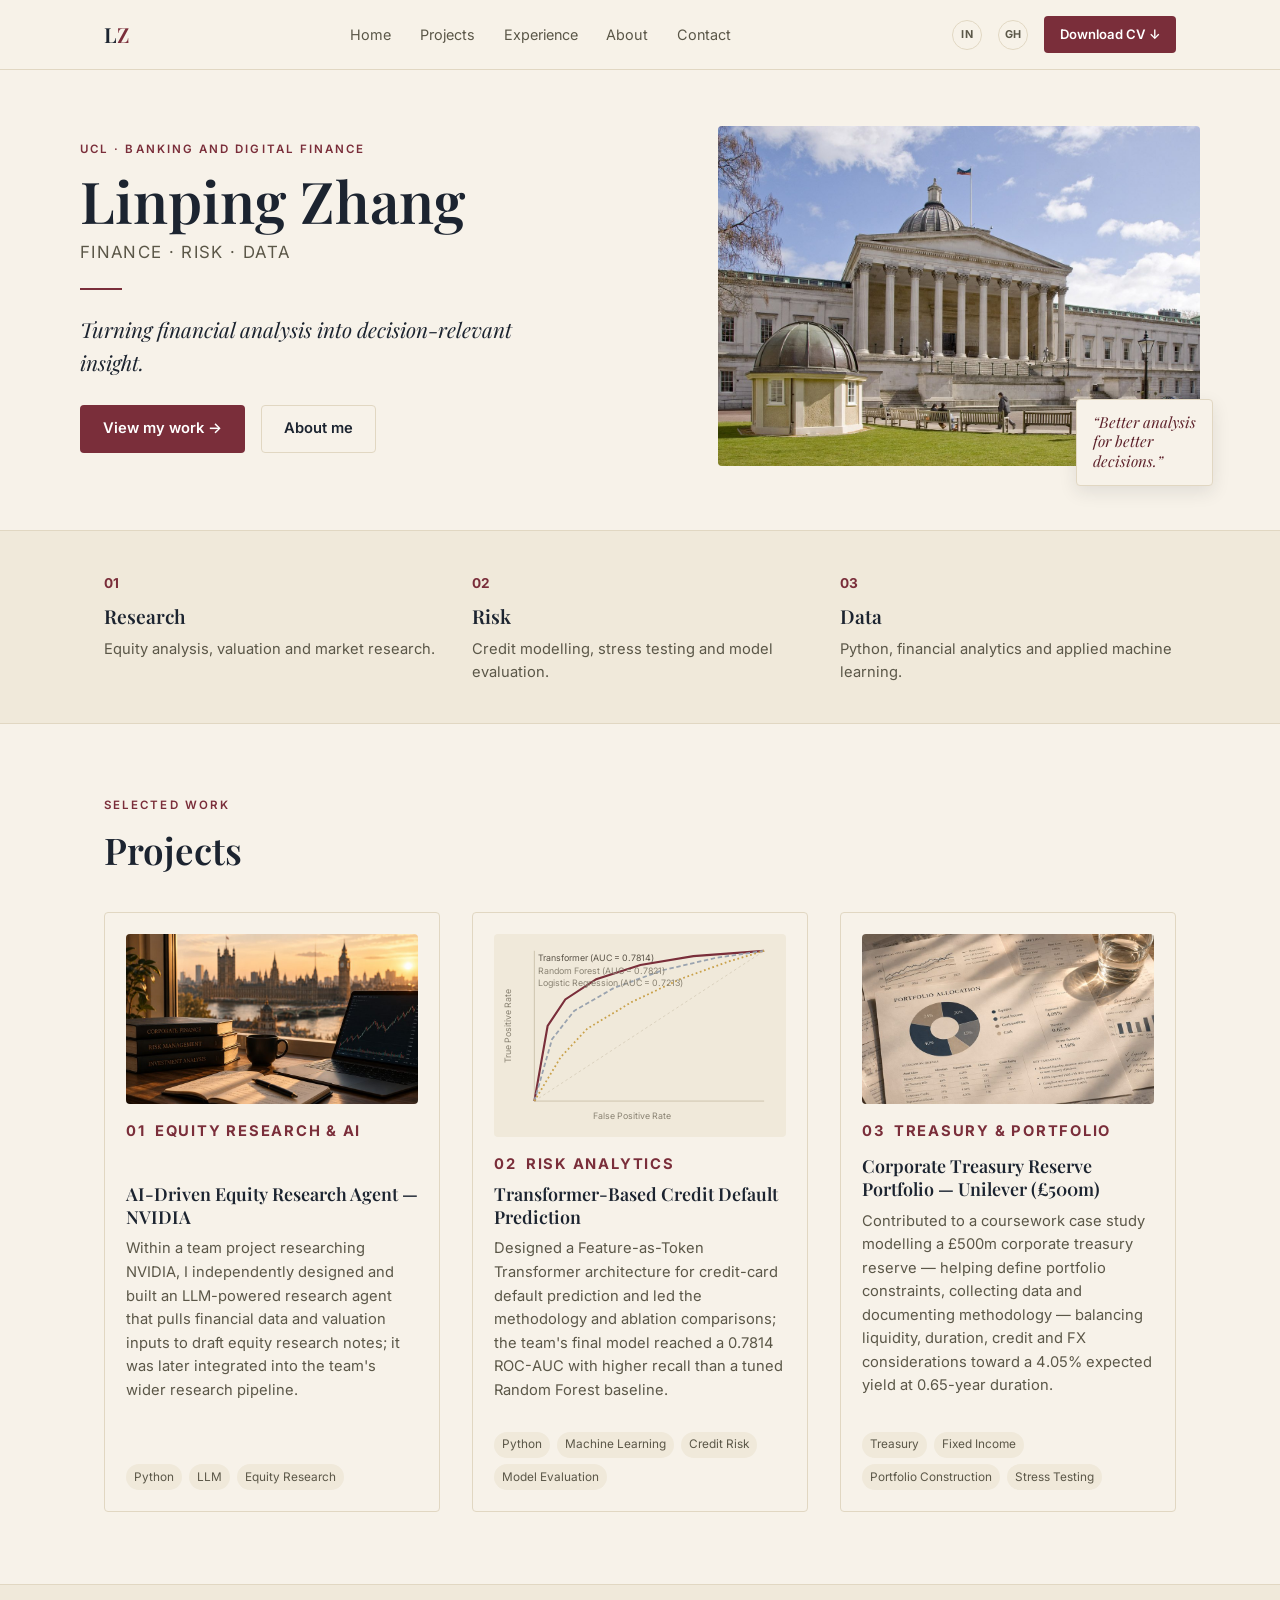
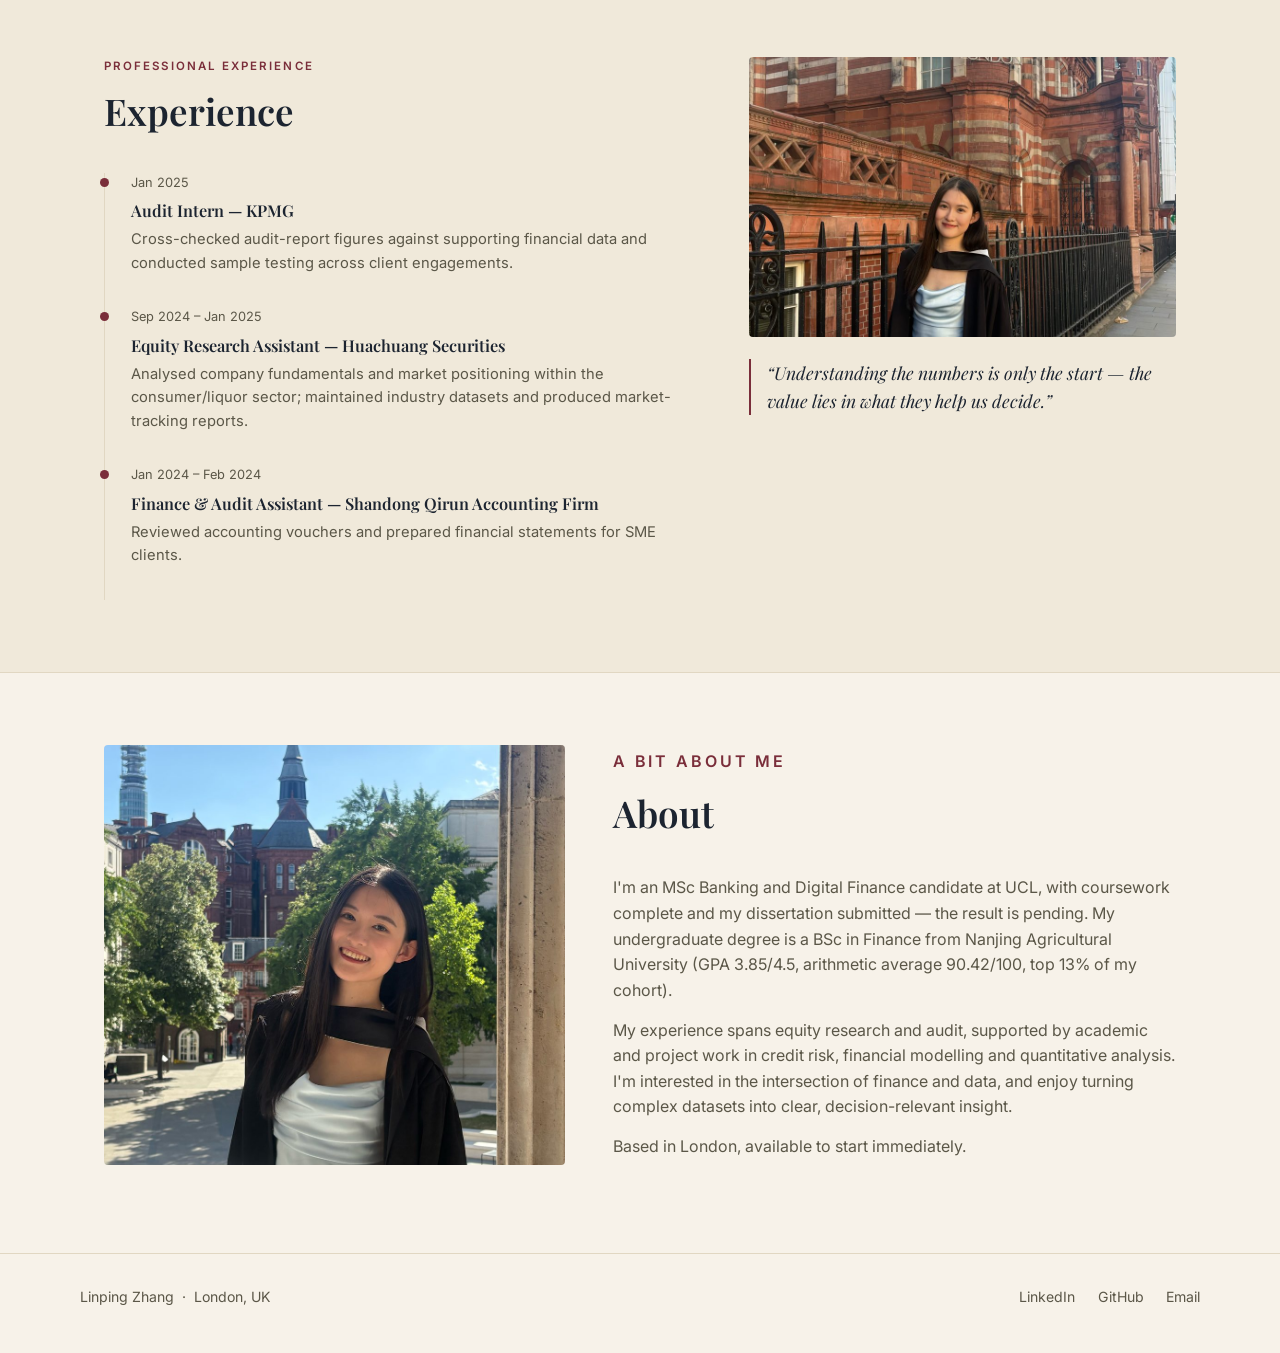
==== index.html @ cc49c68a "Initial portfolio site" ====
<!doctype html>
<html lang="en">
<head>
<meta charset="UTF-8" />
<meta name="viewport" content="width=device-width, initial-scale=1.0" />
<title>Linping Zhang — Finance, Risk, Data</title>
<meta name="description" content="Portfolio of Linping Zhang — Finance graduate specialising in equity research, credit risk and financial data analysis." />
<link rel="preconnect" href="https://fonts.googleapis.com">
<link rel="preconnect" href="https://fonts.gstatic.com" crossorigin>
<link href="https://fonts.googleapis.com/css2?family=Playfair+Display:ital,wght@0,500;0,600;1,500&family=Inter:wght@400;500;600&display=swap" rel="stylesheet">
<link rel="stylesheet" href="style.css">
</head>
<body>

<header class="nav">
  <div class="nav-inner">
    <a href="#home" class="logo">L<span class="logo-sub">Z</span></a>
    <nav class="nav-links">
      <a href="#home">Home</a>
      <a href="#projects">Projects</a>
      <a href="#experience">Experience</a>
      <a href="#about">About</a>
      <a href="#contact">Contact</a>
    </nav>
    <div class="nav-right">
      <a href="https://www.linkedin.com/in/linping-zhang-807738386" target="_blank" rel="noopener" aria-label="LinkedIn" class="icon-link">in</a>
      <a href="https://github.com/Linping030205" target="_blank" rel="noopener" aria-label="GitHub" class="icon-link">gh</a>
      <details class="cv-dropdown">
        <summary class="btn btn-primary btn-small">Download CV &darr;</summary>
        <div class="cv-menu">
          <a href="assets/cv/CV_LinpingZhang_Audit.pdf" download>Audit</a>
          <a href="assets/cv/CV_LinpingZhang_Data.pdf" download>Data</a>
          <a href="assets/cv/CV_LinpingZhang_investment.pdf" download>Investment</a>
          <a href="assets/cv/CV_LinpingZhang_Risk.pdf" download>Risk</a>
          <a href="assets/cv/CV_LinpingZhang_Treasury.pdf" download>Treasury</a>
        </div>
      </details>
    </div>
  </div>
</header>

<main>

  <!-- HERO -->
  <section id="home" class="hero">
    <div class="hero-inner">
      <div class="hero-text">
        <p class="eyebrow">UCL · Banking and Digital Finance</p>
        <h1>Linping Zhang</h1>
        <p class="hero-role">Finance &middot; Risk &middot; Data</p>
        <div class="rule"></div>
        <p class="hero-tagline">Turning financial analysis into decision-relevant insight.</p>
        <div class="hero-ctas">
          <a href="#projects" class="btn btn-primary">View my work &rarr;</a>
          <a href="#about" class="btn btn-outline">About me</a>
        </div>
      </div>
      <div class="hero-image">
        <img src="assets/hero-ucl.jpg" alt="UCL main building portico" />
        <p class="hero-quote">&ldquo;Better analysis<br>for better<br>decisions.&rdquo;</p>
      </div>
    </div>
  </section>

  <!-- PILLARS -->
  <section class="pillars">
    <div class="pillars-inner">
      <div class="pillar">
        <span class="pillar-no">01</span>
        <h3>Research</h3>
        <p>Equity analysis, valuation and market research.</p>
      </div>
      <div class="pillar">
        <span class="pillar-no">02</span>
        <h3>Risk</h3>
        <p>Credit modelling, stress testing and model evaluation.</p>
      </div>
      <div class="pillar">
        <span class="pillar-no">03</span>
        <h3>Data</h3>
        <p>Python, financial analytics and applied machine learning.</p>
      </div>
    </div>
  </section>

  <!-- PROJECTS -->
  <section id="projects" class="projects">
    <div class="section-head">
      <p class="eyebrow">Selected Work</p>
      <h2>Projects</h2>
    </div>

    <div class="project-grid">

      <article class="project-card">
        <div class="project-media project-media-photo">
          <img src="assets/project-nvidia.jpg" alt="Laptop showing a financial chart, notebook and reference books">
        </div>
        <p class="project-index">01 &nbsp;EQUITY RESEARCH &amp; AI</p>
        <h3>AI-Driven Equity Research Agent — NVIDIA</h3>
        <p>Within a team project researching NVIDIA, I independently designed and built an LLM-powered research agent that pulls financial data and valuation inputs to draft equity research notes; it was later integrated into the team's wider research pipeline.</p>
        <div class="tags">
          <span>Python</span><span>LLM</span><span>Equity Research</span>
        </div>
      </article>

      <article class="project-card">
        <div class="project-media project-media-chart">
          <svg viewBox="0 0 320 220" class="roc-chart" role="img" aria-label="ROC curve comparing Transformer, Random Forest and Logistic Regression models">
            <line x1="40" y1="10" x2="40" y2="180" stroke="#C9BFA8" stroke-width="1"/>
            <line x1="40" y1="180" x2="300" y2="180" stroke="#C9BFA8" stroke-width="1"/>
            <line x1="40" y1="180" x2="300" y2="10" stroke="#D8CFBC" stroke-width="1" stroke-dasharray="3,3"/>
            <path d="M40,180 L55,95 L75,65 L110,42 L160,26 L220,16 L300,10" fill="none" stroke="#7A2E3A" stroke-width="2.4"/>
            <path d="M40,180 L60,110 L85,78 L130,52 L185,32 L245,18 L300,10" fill="none" stroke="#9AA3AF" stroke-width="2" stroke-dasharray="5,3"/>
            <path d="M40,180 L70,130 L100,98 L150,68 L205,42 L260,22 L300,10" fill="none" stroke="#C9A14A" stroke-width="2" stroke-dasharray="2,3"/>
            <text x="44" y="22" font-size="10" fill="#5A5347">Transformer (AUC = 0.7814)</text>
            <text x="44" y="36" font-size="10" fill="#8A8373">Random Forest (AUC = 0.7821)</text>
            <text x="44" y="50" font-size="10" fill="#8A8373">Logistic Regression (AUC = 0.7213)</text>
            <text x="150" y="200" font-size="10" fill="#8A8373" text-anchor="middle">False Positive Rate</text>
            <text x="14" y="95" font-size="10" fill="#8A8373" text-anchor="middle" transform="rotate(-90 14 95)">True Positive Rate</text>
          </svg>
        </div>
        <p class="project-index">02 &nbsp;RISK ANALYTICS</p>
        <h3>Transformer-Based Credit Default Prediction</h3>
        <p>Designed a Feature-as-Token Transformer architecture for credit-card default prediction and led the methodology and ablation comparisons; the team's final model reached a 0.7814 ROC-AUC with higher recall than a tuned Random Forest baseline.</p>
        <div class="tags">
          <span>Python</span><span>Machine Learning</span><span>Credit Risk</span><span>Model Evaluation</span>
        </div>
      </article>

      <article class="project-card">
        <div class="project-media project-media-photo">
          <img src="assets/project-treasury.jpg" alt="Portfolio allocation chart and risk metrics table">
        </div>
        <p class="project-index">03 &nbsp;TREASURY &amp; PORTFOLIO</p>
        <h3>Corporate Treasury Reserve Portfolio — Unilever (&pound;500m)</h3>
        <p>Contributed to a coursework case study modelling a &pound;500m corporate treasury reserve — helping define portfolio constraints, collecting data and documenting methodology — balancing liquidity, duration, credit and FX considerations toward a 4.05% expected yield at 0.65-year duration.</p>
        <div class="tags">
          <span>Treasury</span><span>Fixed Income</span><span>Portfolio Construction</span><span>Stress Testing</span>
        </div>
      </article>

    </div>
  </section>

  <!-- EXPERIENCE -->
  <section id="experience" class="experience">
    <div class="experience-inner">
      <div class="experience-col">
        <div class="section-head">
          <p class="eyebrow">Professional Experience</p>
          <h2>Experience</h2>
        </div>
        <ol class="timeline">
          <li>
            <span class="timeline-date">Jan 2025</span>
            <div class="timeline-body">
              <h4>Audit Intern — KPMG</h4>
              <p>Cross-checked audit-report figures against supporting financial data and conducted sample testing across client engagements.</p>
            </div>
          </li>
          <li>
            <span class="timeline-date">Sep 2024 – Jan 2025</span>
            <div class="timeline-body">
              <h4>Equity Research Assistant — Huachuang Securities</h4>
              <p>Analysed company fundamentals and market positioning within the consumer/liquor sector; maintained industry datasets and produced market-tracking reports.</p>
            </div>
          </li>
          <li>
            <span class="timeline-date">Jan 2024 – Feb 2024</span>
            <div class="timeline-body">
              <h4>Finance &amp; Audit Assistant — Shandong Qirun Accounting Firm</h4>
              <p>Reviewed accounting vouchers and prepared financial statements for SME clients.</p>
            </div>
          </li>
        </ol>
      </div>
      <div class="experience-photo">
        <img src="assets/experience-photo.jpg" alt="Linping Zhang outside a UCL building">
        <blockquote>&ldquo;Understanding the numbers is only the start — the value lies in what they help us decide.&rdquo;</blockquote>
      </div>
    </div>
  </section>

  <!-- ABOUT -->
  <section id="about" class="about">
    <div class="about-inner">
      <div class="about-photo">
        <img src="assets/about-photo.jpg" alt="Linping Zhang on the UCL campus">
      </div>
      <div class="about-text">
        <div class="section-head">
          <p class="eyebrow">A bit about me</p>
          <h2>About</h2>
        </div>
        <p>I'm an MSc Banking and Digital Finance candidate at UCL, with coursework complete and my dissertation submitted — the result is pending. My undergraduate degree is a BSc in Finance from Nanjing Agricultural University (GPA 3.85/4.5, arithmetic average 90.42/100, top 13% of my cohort).</p>
        <p>My experience spans equity research and audit, supported by academic and project work in credit risk, financial modelling and quantitative analysis. I'm interested in the intersection of finance and data, and enjoy turning complex datasets into clear, decision-relevant insight.</p>
        <p>Based in London, available to start immediately.</p>
      </div>
    </div>
  </section>

</main>

<footer id="contact" class="footer">
  <div class="footer-inner">
    <p>Linping Zhang &nbsp;&middot;&nbsp; London, UK</p>
    <div class="footer-links">
      <a href="https://www.linkedin.com/in/linping-zhang-807738386" target="_blank" rel="noopener">LinkedIn</a>
      <a href="https://github.com/Linping030205" target="_blank" rel="noopener">GitHub</a>
      <a href="mailto:zhanglinping030205@gmail.com">Email</a>
    </div>
  </div>
</footer>

</body>
</html>
---- style.css ----
:root {
  --cream: #F7F2E9;
  --cream-alt: #F0E9DA;
  --ink: #1C2430;
  --ink-soft: #5B5748;
  --maroon: #7A2E3A;
  --maroon-dark: #5E232C;
  --line: #E1D7C2;
  --nav-bg: rgba(247, 242, 233, 0.92);
  --shadow: rgba(28,36,48,0.1);
  --max-w: 1120px;
  --radius: 4px;
}

@media (prefers-color-scheme: dark) {
  :root:not([data-theme="light"]) {
    --cream: #1E1B17;
    --cream-alt: #27221D;
    --ink: #F2ECE0;
    --ink-soft: #B6AC99;
    --maroon: #DB94A0;
    --maroon-dark: #C97B88;
    --line: #3A332C;
    --nav-bg: rgba(30, 27, 23, 0.9);
    --shadow: rgba(0,0,0,0.4);
    color-scheme: dark;
  }
}
:root[data-theme="dark"] {
  --cream: #1E1B17;
  --cream-alt: #27221D;
  --ink: #F2ECE0;
  --ink-soft: #B6AC99;
  --maroon: #DB94A0;
  --maroon-dark: #C97B88;
  --line: #3A332C;
  --nav-bg: rgba(30, 27, 23, 0.9);
  --shadow: rgba(0,0,0,0.4);
  color-scheme: dark;
}

* { box-sizing: border-box; }

html { scroll-behavior: smooth; }

body {
  margin: 0;
  background: var(--cream);
  color: var(--ink);
  font-family: 'Inter', -apple-system, 'Segoe UI', sans-serif;
  font-size: 16px;
  line-height: 1.6;
}

h1, h2, h3, h4 {
  font-family: 'Playfair Display', Georgia, serif;
  font-weight: 600;
  margin: 0;
  color: var(--ink);
}

p { margin: 0 0 0.9em; color: var(--ink-soft); }
p:last-child { margin-bottom: 0; }

a { color: inherit; text-decoration: none; }

img { max-width: 100%; display: block; }

.eyebrow {
  font-size: 0.72rem;
  letter-spacing: 0.18em;
  text-transform: uppercase;
  color: var(--maroon);
  font-weight: 600;
  margin: 0 0 0.6em;
}

.rule {
  width: 42px;
  height: 2px;
  background: var(--maroon);
  margin: 1.4em 0;
}

/* Buttons */
.btn {
  display: inline-block;
  padding: 0.75em 1.5em;
  border-radius: var(--radius);
  font-size: 0.92rem;
  font-weight: 600;
  border: 1px solid transparent;
  transition: all 0.15s ease;
  white-space: nowrap;
}
.btn-primary { background: var(--maroon); color: #fff; }
.btn-primary:hover { background: var(--maroon-dark); }
.btn-outline { background: transparent; color: var(--ink); border-color: var(--line); }
.btn-outline:hover { border-color: var(--maroon); color: var(--maroon); }
.btn-small { padding: 0.55em 1.1em; font-size: 0.82rem; }

/* Nav */
.nav {
  position: sticky;
  top: env(safe-area-inset-top, 0px);
  z-index: 50;
  background: var(--nav-bg);
  backdrop-filter: saturate(150%) blur(6px);
  border-bottom: 1px solid var(--line);
}
.nav-inner {
  max-width: var(--max-w);
  margin: 0 auto;
  padding: 1rem 1.5rem;
  display: flex;
  align-items: center;
  justify-content: space-between;
  gap: 1rem;
}
.logo {
  font-family: 'Playfair Display', serif;
  font-size: 1.3rem;
  font-weight: 600;
}
.logo-sub { color: var(--maroon); }
.nav-links {
  display: flex;
  gap: 1.8rem;
  font-size: 0.9rem;
}
.nav-links a { color: var(--ink-soft); }
.nav-links a:hover { color: var(--maroon); }
.nav-right { display: flex; align-items: center; gap: 1rem; }
.icon-link {
  width: 30px; height: 30px;
  border: 1px solid var(--line);
  border-radius: 50%;
  display: inline-flex;
  align-items: center;
  justify-content: center;
  font-size: 0.68rem;
  font-weight: 700;
  letter-spacing: 0.02em;
  color: var(--ink-soft);
  text-transform: uppercase;
}
.icon-link:hover { border-color: var(--maroon); color: var(--maroon); }

/* CV dropdown */
.cv-dropdown { position: relative; }
.cv-dropdown summary {
  list-style: none;
  cursor: pointer;
}
.cv-dropdown summary::-webkit-details-marker { display: none; }
.cv-menu {
  position: absolute;
  top: calc(100% + 0.5rem);
  right: 0;
  background: var(--cream);
  border: 1px solid var(--line);
  border-radius: var(--radius);
  box-shadow: 0 10px 28px var(--shadow);
  min-width: 150px;
  padding: 0.4rem;
  display: flex;
  flex-direction: column;
  z-index: 60;
}
.cv-menu a {
  padding: 0.55em 0.8em;
  border-radius: var(--radius);
  font-size: 0.88rem;
  color: var(--ink);
}
.cv-menu a:hover { background: var(--cream-alt); color: var(--maroon); }

/* Hero */
.hero { padding: 3.5rem 1.5rem 4rem; }
.hero-inner {
  max-width: var(--max-w);
  margin: 0 auto;
  display: grid;
  grid-template-columns: 1.1fr 0.9fr;
  gap: 3rem;
  align-items: center;
}
.hero h1 {
  font-size: clamp(2.6rem, 5vw, 3.6rem);
  line-height: 1.05;
  margin: 0.2em 0 0.15em;
}
.hero-role {
  font-size: 1.05rem;
  letter-spacing: 0.08em;
  text-transform: uppercase;
  color: var(--ink-soft);
  margin: 0;
}
.hero-tagline {
  font-family: 'Playfair Display', serif;
  font-style: italic;
  font-size: 1.3rem;
  color: var(--ink);
  max-width: 24em;
}
.hero-ctas { display: flex; gap: 1rem; margin-top: 1.6rem; flex-wrap: wrap; }
.hero-image { position: relative; }
.hero-image img {
  border-radius: var(--radius);
  width: 100%;
  height: 340px;
  object-fit: cover;
}
.hero-quote {
  position: absolute;
  bottom: -1.2rem;
  right: -0.8rem;
  background: var(--cream);
  padding: 0.8rem 1rem;
  font-family: 'Playfair Display', serif;
  font-style: italic;
  font-size: 0.95rem;
  line-height: 1.3;
  color: var(--maroon-dark);
  border: 1px solid var(--line);
  border-radius: var(--radius);
  box-shadow: 0 6px 18px var(--shadow);
}

/* Pillars */
.pillars { border-top: 1px solid var(--line); border-bottom: 1px solid var(--line); background: var(--cream-alt); }
.pillars-inner {
  max-width: var(--max-w);
  margin: 0 auto;
  padding: 2.4rem 1.5rem;
  display: grid;
  grid-template-columns: repeat(3, 1fr);
  gap: 2rem;
}
.pillar-no { color: var(--maroon); font-weight: 700; font-size: 0.85rem; }
.pillar h3 { margin: 0.3em 0 0.3em; font-size: 1.2rem; }
.pillar p { margin: 0; font-size: 0.92rem; }

/* Section head */
.section-head { margin-bottom: 2rem; }
.section-head h2 { font-size: clamp(1.8rem, 3vw, 2.3rem); }

/* Projects */
.projects { max-width: var(--max-w); margin: 0 auto; padding: 4.5rem 1.5rem; }
.project-grid {
  display: grid;
  grid-template-columns: repeat(3, 1fr);
  gap: 2rem;
}
.project-card {
  background: var(--cream);
  border: 1px solid var(--line);
  border-radius: var(--radius);
  padding: 1.3rem;
  display: flex;
  flex-direction: column;
}
.project-media {
  border-radius: var(--radius);
  overflow: hidden;
  margin-bottom: 1rem;
  background: var(--cream-alt);
}
.project-media-photo img { width: 100%; height: 170px; object-fit: cover; }
.project-media-chart { padding: 0.5rem 0.3rem 0; }
.roc-chart { width: 100%; height: auto; display: block; }
.project-index {
  font-size: 0.68rem;
  letter-spacing: 0.12em;
  color: var(--maroon);
  font-weight: 700;
  margin: 0 0 0.4em;
}
.project-card h3 { font-size: 1.12rem; line-height: 1.3; margin-bottom: 0.5em; }
.project-card p { font-size: 0.92rem; flex-grow: 1; }
.tags { display: flex; flex-wrap: wrap; gap: 0.4rem; margin-top: 1rem; }
.tags span {
  background: var(--cream-alt);
  color: var(--ink-soft);
  font-size: 0.74rem;
  padding: 0.3em 0.7em;
  border-radius: 999px;
}

/* Experience */
.experience { background: var(--cream-alt); border-top: 1px solid var(--line); border-bottom: 1px solid var(--line); }
.experience-inner {
  max-width: var(--max-w);
  margin: 0 auto;
  padding: 4.5rem 1.5rem;
  display: grid;
  grid-template-columns: 1.4fr 1fr;
  gap: 3rem;
}
.timeline { list-style: none; margin: 0; padding: 0; border-left: 1px solid var(--line); }
.timeline li { position: relative; padding: 0 0 2rem 1.6rem; }
.timeline li::before {
  content: '';
  position: absolute;
  left: -5px; top: 0.3em;
  width: 9px; height: 9px;
  border-radius: 50%;
  background: var(--maroon);
}
.timeline-date { display: block; font-size: 0.8rem; color: var(--ink-soft); margin-bottom: 0.3em; }
.timeline-body h4 { font-size: 1.02rem; margin-bottom: 0.3em; }
.timeline-body p { font-size: 0.92rem; }
.experience-photo img { border-radius: var(--radius); width: 100%; height: 280px; object-fit: cover; margin-bottom: 1.4rem; }
.experience-photo blockquote {
  font-family: 'Playfair Display', serif;
  font-style: italic;
  font-size: 1.1rem;
  margin: 0;
  color: var(--ink);
  border-left: 2px solid var(--maroon);
  padding-left: 1rem;
}

/* About */
.about { max-width: var(--max-w); margin: 0 auto; padding: 4.5rem 1.5rem 5.5rem; }
.about-inner { display: grid; grid-template-columns: 0.9fr 1.1fr; gap: 3rem; align-items: center; }
.about-photo img { border-radius: var(--radius); width: 100%; height: 420px; object-fit: cover; }
.about-text p { font-size: 1rem; }

/* Footer */
.footer { border-top: 1px solid var(--line); padding: 2rem 1.5rem; }
.footer-inner {
  max-width: var(--max-w);
  margin: 0 auto;
  display: flex;
  justify-content: space-between;
  flex-wrap: wrap;
  gap: 1rem;
  font-size: 0.88rem;
  color: var(--ink-soft);
}
.footer-links { display: flex; gap: 1.4rem; }
.footer-links a:hover { color: var(--maroon); }

/* Responsive */
@media (max-width: 860px) {
  .hero-inner { grid-template-columns: 1fr; }
  .hero-image { order: -1; }
  .hero-image img { height: 240px; }
  .pillars-inner { grid-template-columns: 1fr; gap: 1.6rem; }
  .project-grid { grid-template-columns: 1fr; }
  .experience-inner { grid-template-columns: 1fr; }
  .experience-photo img { height: 220px; }
  .about-inner { grid-template-columns: 1fr; }
  .about-photo img { height: 320px; }
  .nav-links { display: none; }
}

@media (max-width: 480px) {
  .hero-quote { position: static; margin-top: 1rem; box-shadow: none; }
  .nav-right .icon-link { display: none; }
}
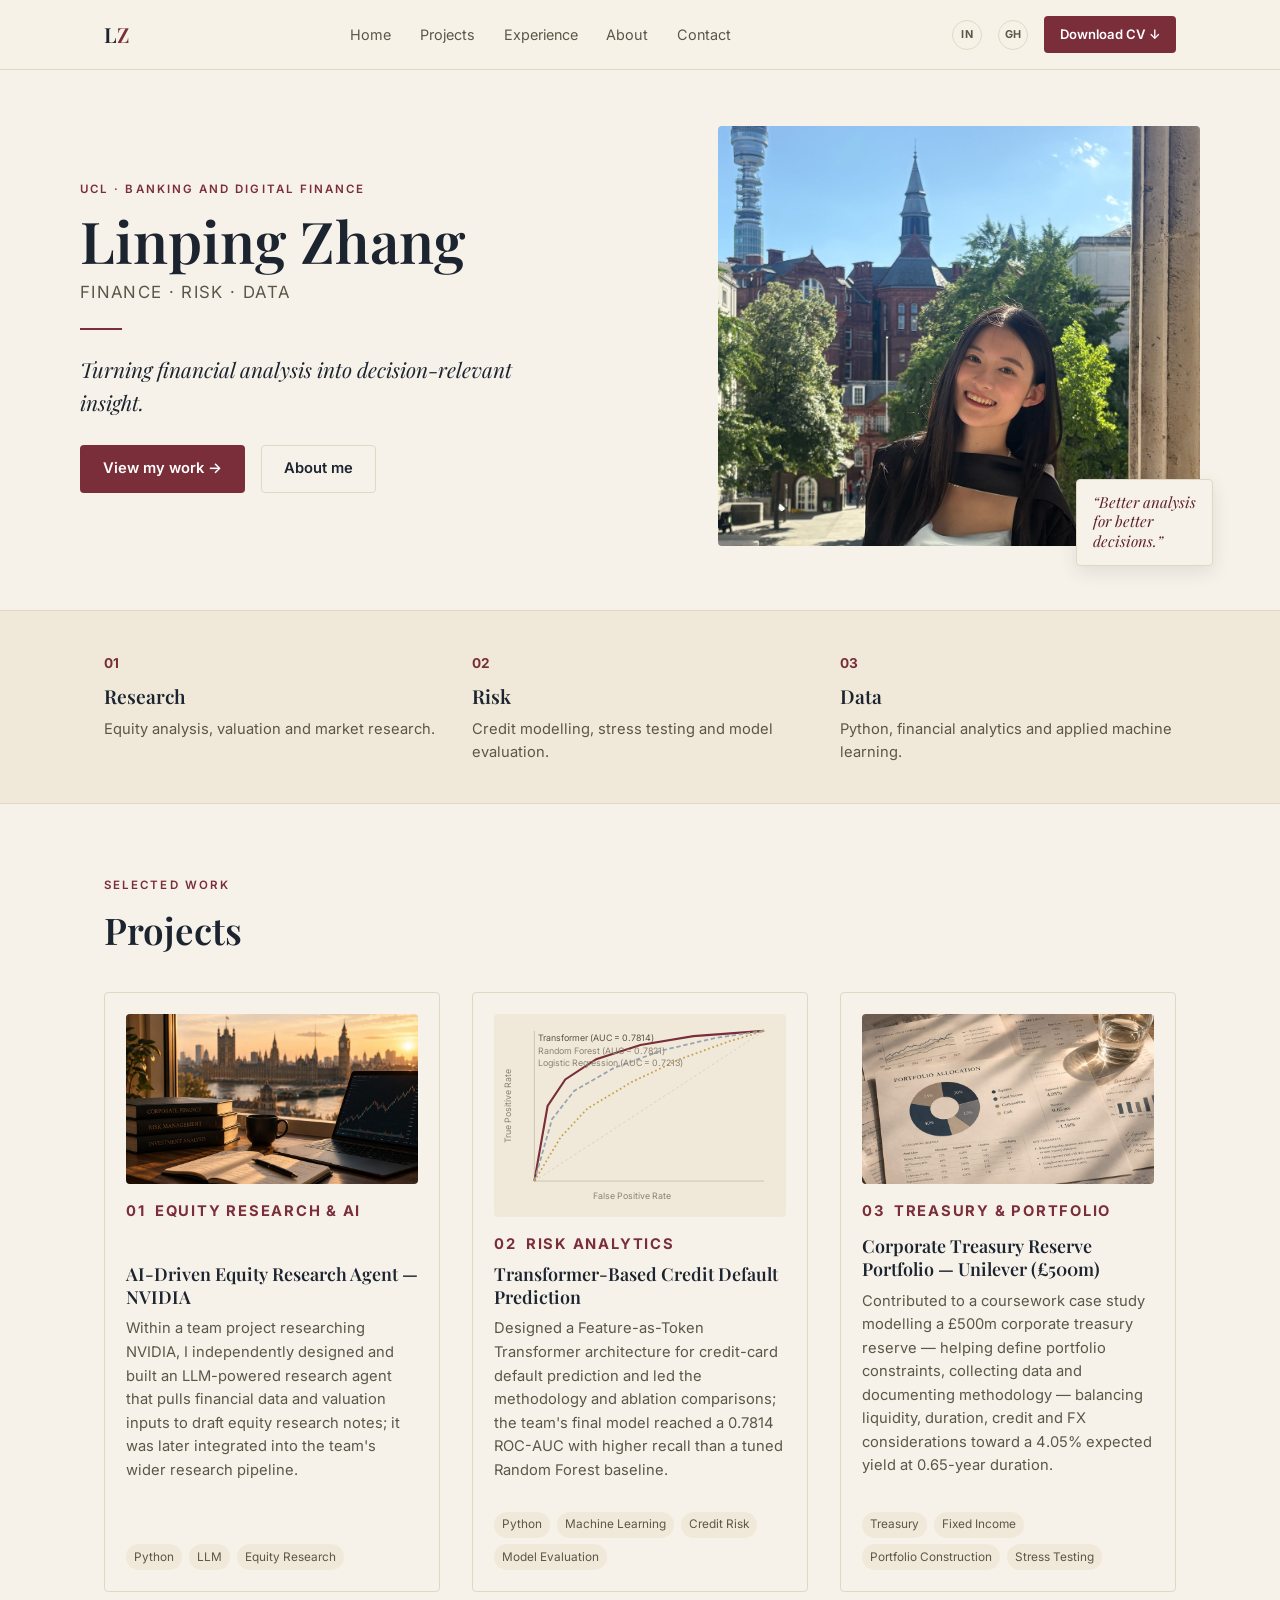
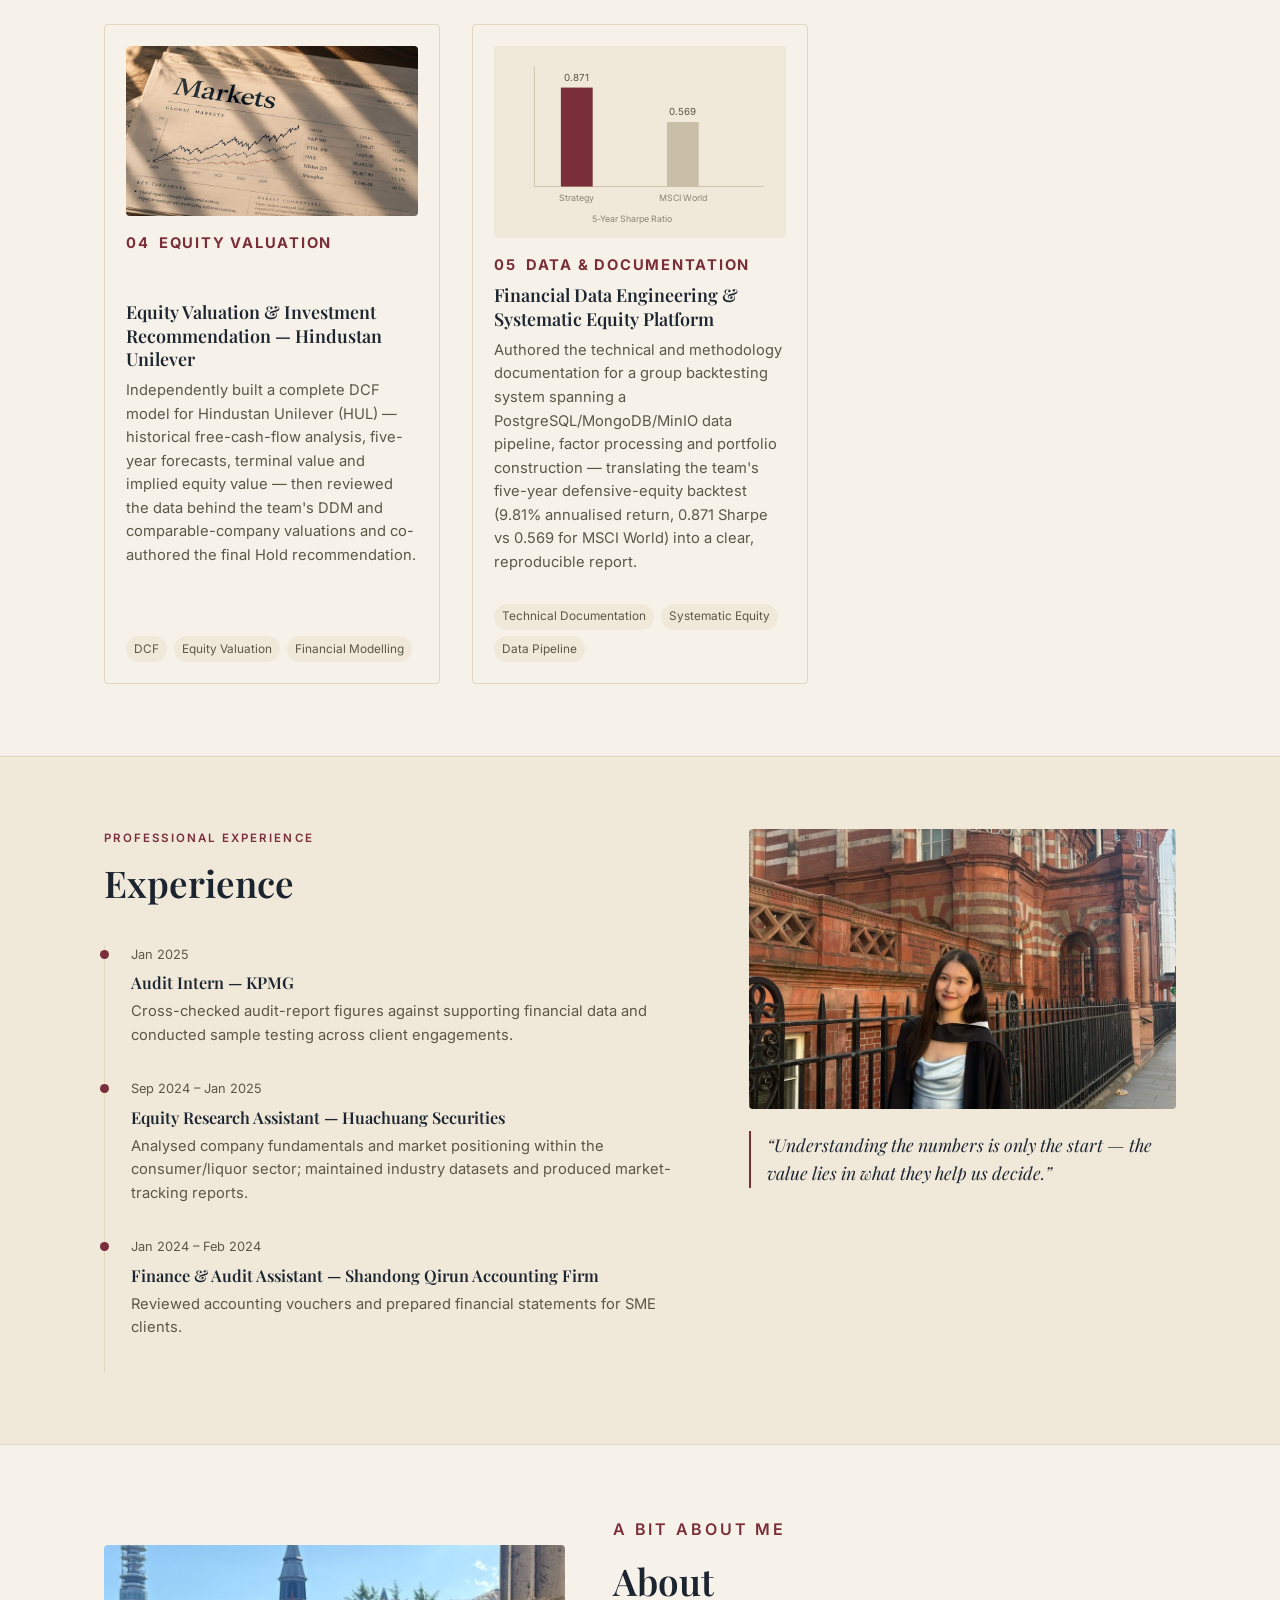
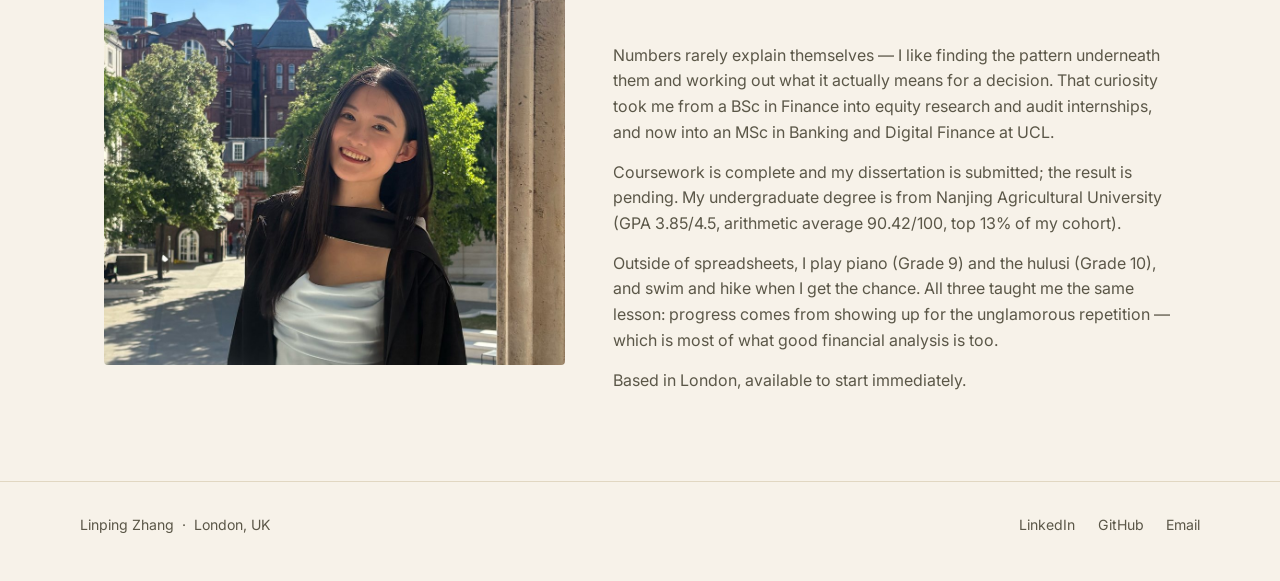
==== commit ddac5895: "Use real portrait in hero, rewrite About with genuine personal details" ====
--- a/index.html
+++ b/index.html
@@ -56,7 +56,7 @@
         </div>
       </div>
       <div class="hero-image">
-        <img src="assets/hero-ucl.jpg" alt="UCL main building portico" />
+        <img src="assets/hero-portrait.jpg" alt="Linping Zhang smiling on the UCL campus, BT Tower in the background" />
         <p class="hero-quote">&ldquo;Better analysis<br>for better<br>decisions.&rdquo;</p>
       </div>
     </div>
@@ -137,6 +137,40 @@
         <p>Contributed to a coursework case study modelling a &pound;500m corporate treasury reserve — helping define portfolio constraints, collecting data and documenting methodology — balancing liquidity, duration, credit and FX considerations toward a 4.05% expected yield at 0.65-year duration.</p>
         <div class="tags">
           <span>Treasury</span><span>Fixed Income</span><span>Portfolio Construction</span><span>Stress Testing</span>
+        </div>
+      </article>
+
+      <article class="project-card">
+        <div class="project-media project-media-photo">
+          <img src="assets/project-hul.jpg" alt="Financial markets newspaper page with index charts">
+        </div>
+        <p class="project-index">04 &nbsp;EQUITY VALUATION</p>
+        <h3>Equity Valuation &amp; Investment Recommendation — Hindustan Unilever</h3>
+        <p>Independently built a complete DCF model for Hindustan Unilever (HUL) — historical free-cash-flow analysis, five-year forecasts, terminal value and implied equity value — then reviewed the data behind the team's DDM and comparable-company valuations and co-authored the final Hold recommendation.</p>
+        <div class="tags">
+          <span>DCF</span><span>Equity Valuation</span><span>Financial Modelling</span>
+        </div>
+      </article>
+
+      <article class="project-card">
+        <div class="project-media project-media-chart">
+          <svg viewBox="0 0 320 200" class="sharpe-chart" role="img" aria-label="Sharpe ratio comparison: strategy 0.871 versus MSCI World 0.569">
+            <line x1="40" y1="14" x2="40" y2="150" stroke="#C9BFA8" stroke-width="1"/>
+            <line x1="40" y1="150" x2="300" y2="150" stroke="#C9BFA8" stroke-width="1"/>
+            <rect x="70" y="38" width="36" height="112" fill="#7A2E3A"/>
+            <text x="88" y="30" font-size="11" fill="#5A5347" text-anchor="middle">0.871</text>
+            <text x="88" y="166" font-size="10" fill="#8A8373" text-anchor="middle">Strategy</text>
+            <rect x="190" y="77" width="36" height="73" fill="#C9BFA8"/>
+            <text x="208" y="69" font-size="11" fill="#5A5347" text-anchor="middle">0.569</text>
+            <text x="208" y="166" font-size="10" fill="#8A8373" text-anchor="middle">MSCI World</text>
+            <text x="150" y="190" font-size="10" fill="#8A8373" text-anchor="middle">5-Year Sharpe Ratio</text>
+          </svg>
+        </div>
+        <p class="project-index">05 &nbsp;DATA &amp; DOCUMENTATION</p>
+        <h3>Financial Data Engineering &amp; Systematic Equity Platform</h3>
+        <p>Authored the technical and methodology documentation for a group backtesting system spanning a PostgreSQL/MongoDB/MinIO data pipeline, factor processing and portfolio construction — translating the team's five-year defensive-equity backtest (9.81% annualised return, 0.871 Sharpe vs 0.569 for MSCI World) into a clear, reproducible report.</p>
+        <div class="tags">
+          <span>Technical Documentation</span><span>Systematic Equity</span><span>Data Pipeline</span>
         </div>
       </article>
 
@@ -193,8 +227,9 @@
           <p class="eyebrow">A bit about me</p>
           <h2>About</h2>
         </div>
-        <p>I'm an MSc Banking and Digital Finance candidate at UCL, with coursework complete and my dissertation submitted — the result is pending. My undergraduate degree is a BSc in Finance from Nanjing Agricultural University (GPA 3.85/4.5, arithmetic average 90.42/100, top 13% of my cohort).</p>
-        <p>My experience spans equity research and audit, supported by academic and project work in credit risk, financial modelling and quantitative analysis. I'm interested in the intersection of finance and data, and enjoy turning complex datasets into clear, decision-relevant insight.</p>
+        <p>Numbers rarely explain themselves — I like finding the pattern underneath them and working out what it actually means for a decision. That curiosity took me from a BSc in Finance into equity research and audit internships, and now into an MSc in Banking and Digital Finance at UCL.</p>
+        <p>Coursework is complete and my dissertation is submitted; the result is pending. My undergraduate degree is from Nanjing Agricultural University (GPA 3.85/4.5, arithmetic average 90.42/100, top 13% of my cohort).</p>
+        <p>Outside of spreadsheets, I play piano (Grade 9) and the hulusi (Grade 10), and swim and hike when I get the chance. All three taught me the same lesson: progress comes from showing up for the unglamorous repetition — which is most of what good financial analysis is too.</p>
         <p>Based in London, available to start immediately.</p>
       </div>
     </div>
--- a/style.css
+++ b/style.css
@@ -209,8 +209,9 @@
 .hero-image img {
   border-radius: var(--radius);
   width: 100%;
-  height: 340px;
+  height: 420px;
   object-fit: cover;
+  object-position: center 22%;
 }
 .hero-quote {
   position: absolute;
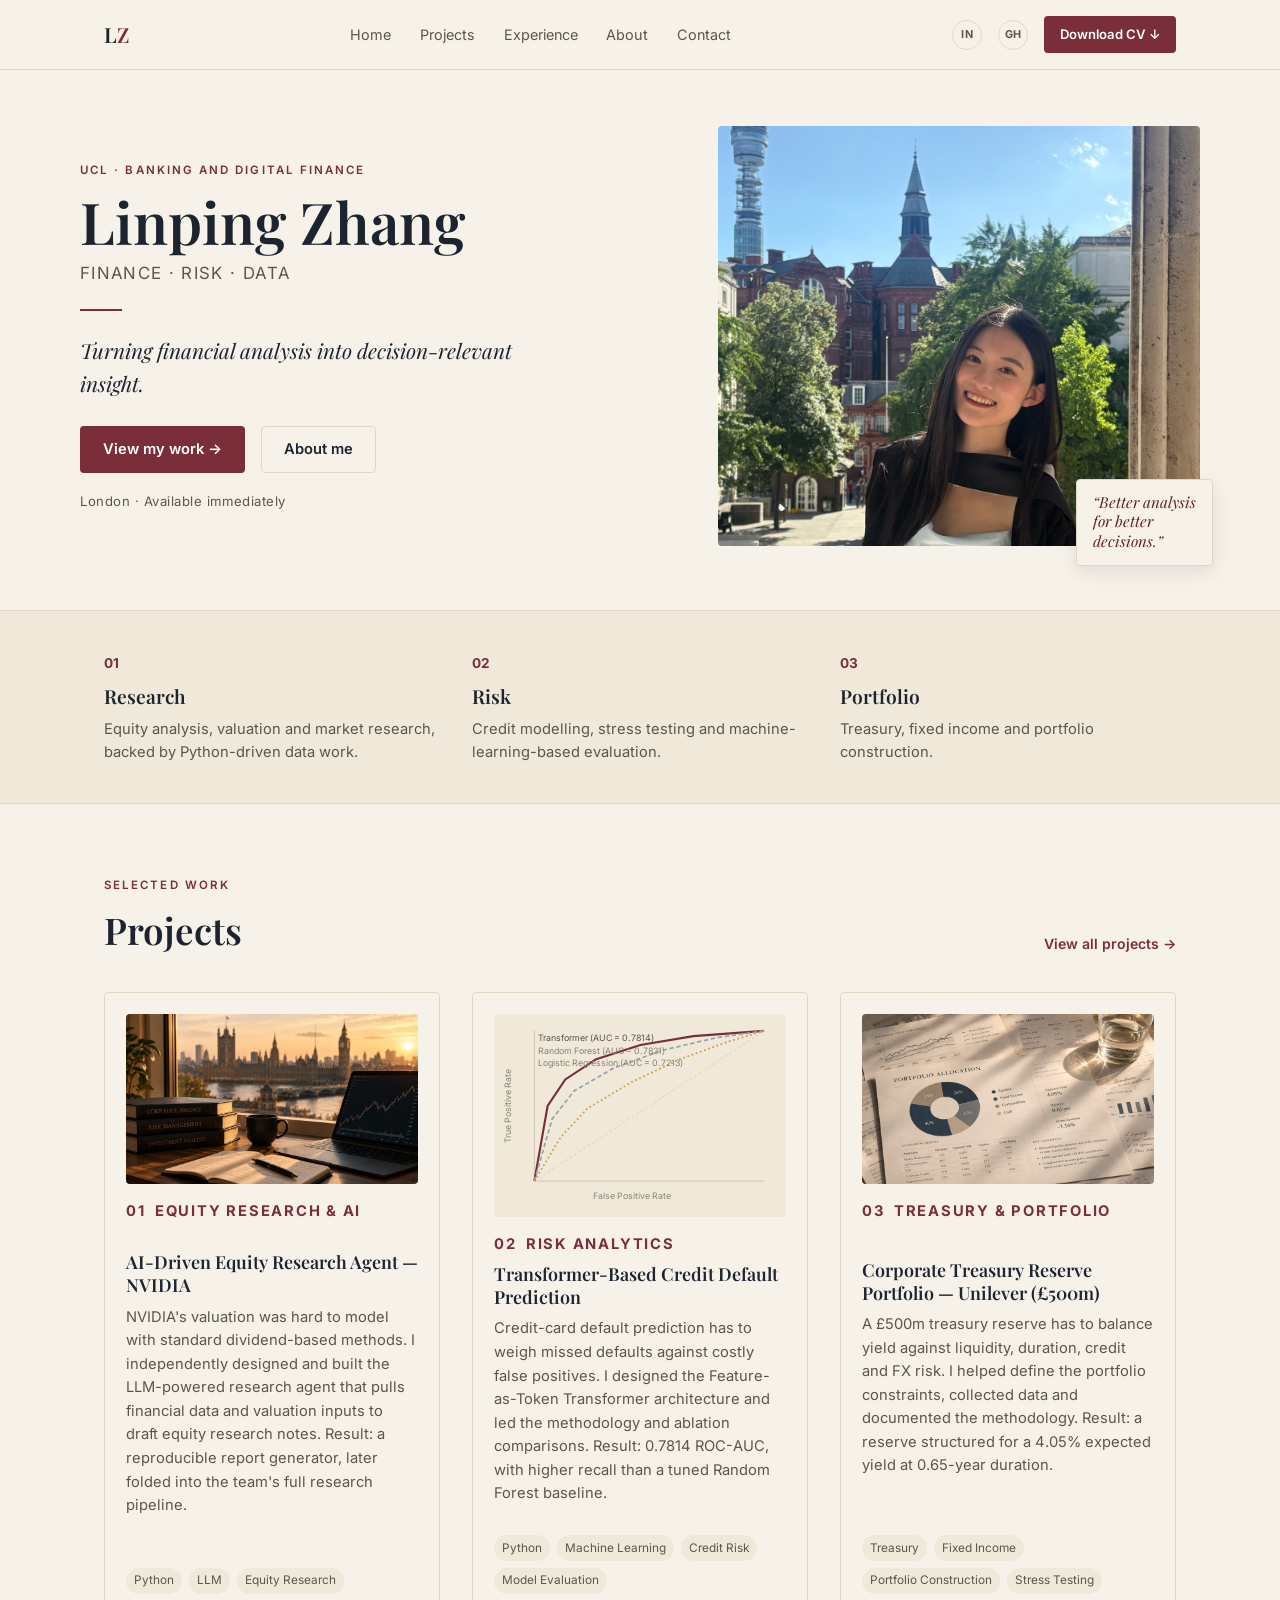
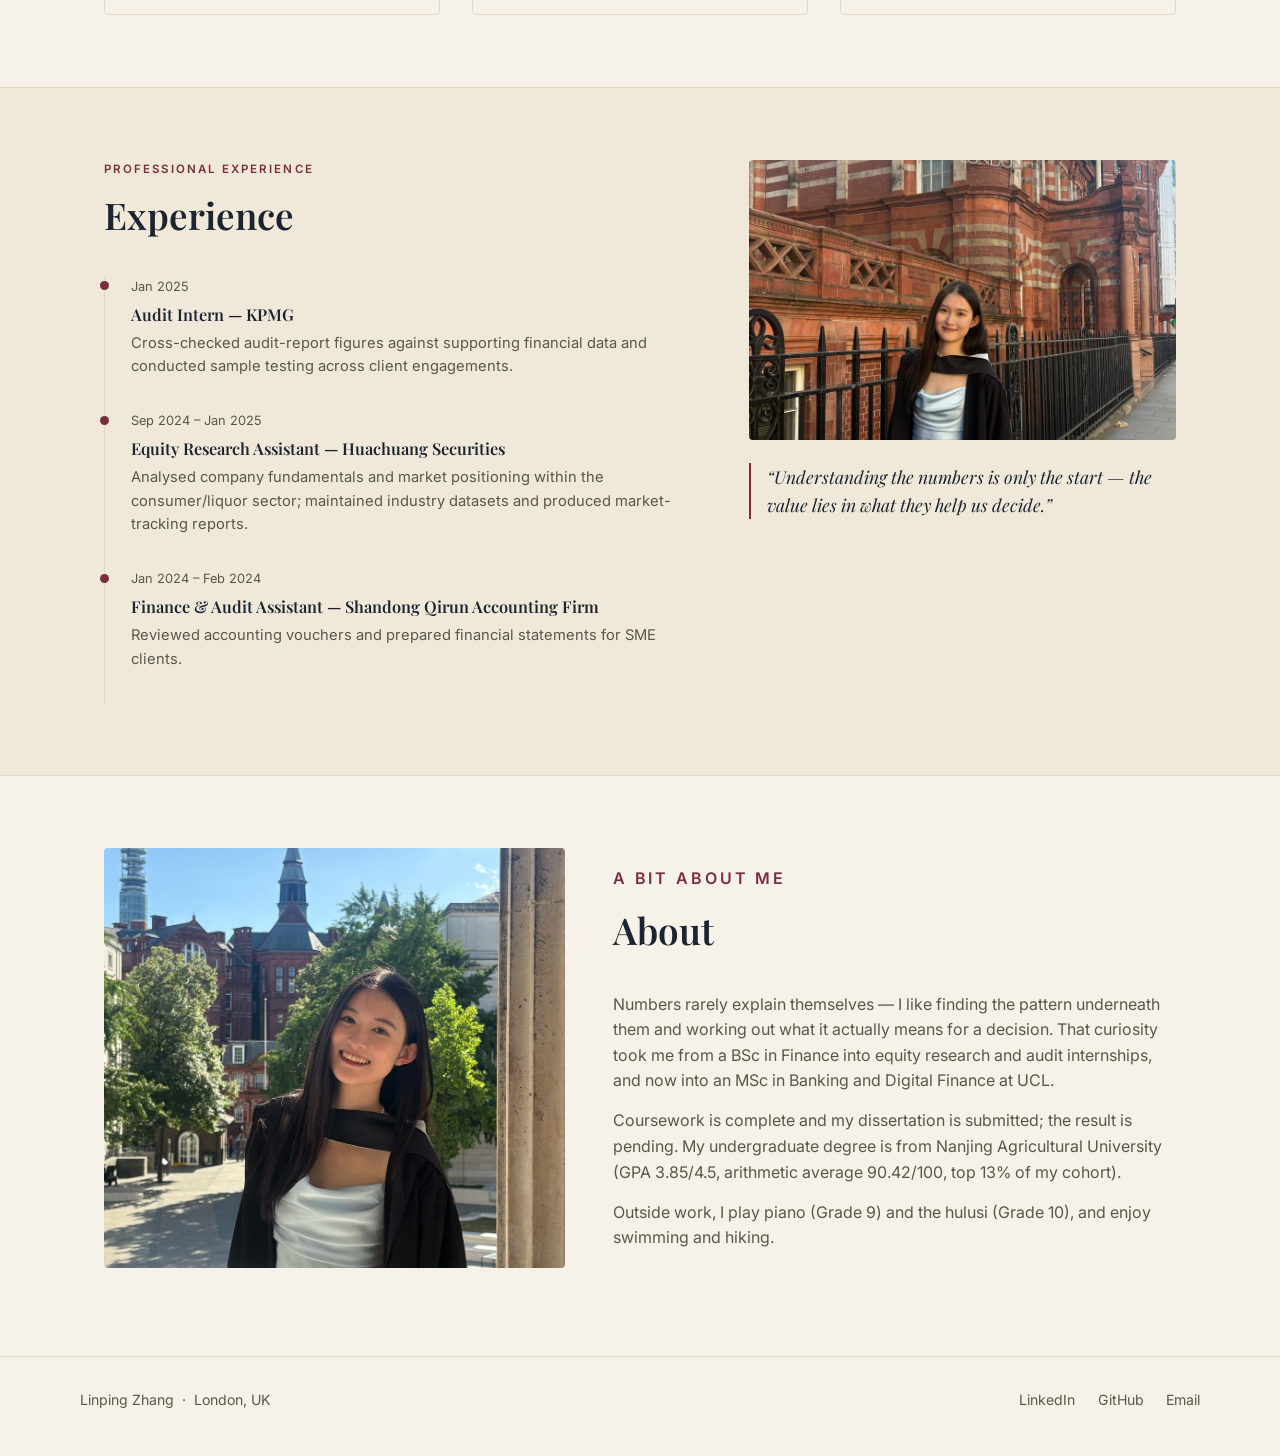
==== commit df3c151a: "Trim About closing line further per reviewer feedback" ====
--- a/index.html
+++ b/index.html
@@ -54,6 +54,7 @@
           <a href="#projects" class="btn btn-primary">View my work &rarr;</a>
           <a href="#about" class="btn btn-outline">About me</a>
         </div>
+        <p class="hero-meta">London &middot; Available immediately</p>
       </div>
       <div class="hero-image">
         <img src="assets/hero-portrait.jpg" alt="Linping Zhang smiling on the UCL campus, BT Tower in the background" />
@@ -68,26 +69,29 @@
       <div class="pillar">
         <span class="pillar-no">01</span>
         <h3>Research</h3>
-        <p>Equity analysis, valuation and market research.</p>
+        <p>Equity analysis, valuation and market research, backed by Python-driven data work.</p>
       </div>
       <div class="pillar">
         <span class="pillar-no">02</span>
         <h3>Risk</h3>
-        <p>Credit modelling, stress testing and model evaluation.</p>
+        <p>Credit modelling, stress testing and machine-learning-based evaluation.</p>
       </div>
       <div class="pillar">
         <span class="pillar-no">03</span>
-        <h3>Data</h3>
-        <p>Python, financial analytics and applied machine learning.</p>
+        <h3>Portfolio</h3>
+        <p>Treasury, fixed income and portfolio construction.</p>
       </div>
     </div>
   </section>
 
   <!-- PROJECTS -->
   <section id="projects" class="projects">
-    <div class="section-head">
-      <p class="eyebrow">Selected Work</p>
-      <h2>Projects</h2>
+    <div class="section-head section-head-row">
+      <div>
+        <p class="eyebrow">Selected Work</p>
+        <h2>Projects</h2>
+      </div>
+      <a href="projects.html" class="view-all">View all projects &rarr;</a>
     </div>
 
     <div class="project-grid">
@@ -98,7 +102,7 @@
         </div>
         <p class="project-index">01 &nbsp;EQUITY RESEARCH &amp; AI</p>
         <h3>AI-Driven Equity Research Agent — NVIDIA</h3>
-        <p>Within a team project researching NVIDIA, I independently designed and built an LLM-powered research agent that pulls financial data and valuation inputs to draft equity research notes; it was later integrated into the team's wider research pipeline.</p>
+        <p>NVIDIA's valuation was hard to model with standard dividend-based methods. I independently designed and built the LLM-powered research agent that pulls financial data and valuation inputs to draft equity research notes. Result: a reproducible report generator, later folded into the team's full research pipeline.</p>
         <div class="tags">
           <span>Python</span><span>LLM</span><span>Equity Research</span>
         </div>
@@ -122,7 +126,7 @@
         </div>
         <p class="project-index">02 &nbsp;RISK ANALYTICS</p>
         <h3>Transformer-Based Credit Default Prediction</h3>
-        <p>Designed a Feature-as-Token Transformer architecture for credit-card default prediction and led the methodology and ablation comparisons; the team's final model reached a 0.7814 ROC-AUC with higher recall than a tuned Random Forest baseline.</p>
+        <p>Credit-card default prediction has to weigh missed defaults against costly false positives. I designed the Feature-as-Token Transformer architecture and led the methodology and ablation comparisons. Result: 0.7814 ROC-AUC, with higher recall than a tuned Random Forest baseline.</p>
         <div class="tags">
           <span>Python</span><span>Machine Learning</span><span>Credit Risk</span><span>Model Evaluation</span>
         </div>
@@ -134,43 +138,9 @@
         </div>
         <p class="project-index">03 &nbsp;TREASURY &amp; PORTFOLIO</p>
         <h3>Corporate Treasury Reserve Portfolio — Unilever (&pound;500m)</h3>
-        <p>Contributed to a coursework case study modelling a &pound;500m corporate treasury reserve — helping define portfolio constraints, collecting data and documenting methodology — balancing liquidity, duration, credit and FX considerations toward a 4.05% expected yield at 0.65-year duration.</p>
+        <p>A &pound;500m treasury reserve has to balance yield against liquidity, duration, credit and FX risk. I helped define the portfolio constraints, collected data and documented the methodology. Result: a reserve structured for a 4.05% expected yield at 0.65-year duration.</p>
         <div class="tags">
           <span>Treasury</span><span>Fixed Income</span><span>Portfolio Construction</span><span>Stress Testing</span>
-        </div>
-      </article>
-
-      <article class="project-card">
-        <div class="project-media project-media-photo">
-          <img src="assets/project-hul.jpg" alt="Financial markets newspaper page with index charts">
-        </div>
-        <p class="project-index">04 &nbsp;EQUITY VALUATION</p>
-        <h3>Equity Valuation &amp; Investment Recommendation — Hindustan Unilever</h3>
-        <p>Independently built a complete DCF model for Hindustan Unilever (HUL) — historical free-cash-flow analysis, five-year forecasts, terminal value and implied equity value — then reviewed the data behind the team's DDM and comparable-company valuations and co-authored the final Hold recommendation.</p>
-        <div class="tags">
-          <span>DCF</span><span>Equity Valuation</span><span>Financial Modelling</span>
-        </div>
-      </article>
-
-      <article class="project-card">
-        <div class="project-media project-media-chart">
-          <svg viewBox="0 0 320 200" class="sharpe-chart" role="img" aria-label="Sharpe ratio comparison: strategy 0.871 versus MSCI World 0.569">
-            <line x1="40" y1="14" x2="40" y2="150" stroke="#C9BFA8" stroke-width="1"/>
-            <line x1="40" y1="150" x2="300" y2="150" stroke="#C9BFA8" stroke-width="1"/>
-            <rect x="70" y="38" width="36" height="112" fill="#7A2E3A"/>
-            <text x="88" y="30" font-size="11" fill="#5A5347" text-anchor="middle">0.871</text>
-            <text x="88" y="166" font-size="10" fill="#8A8373" text-anchor="middle">Strategy</text>
-            <rect x="190" y="77" width="36" height="73" fill="#C9BFA8"/>
-            <text x="208" y="69" font-size="11" fill="#5A5347" text-anchor="middle">0.569</text>
-            <text x="208" y="166" font-size="10" fill="#8A8373" text-anchor="middle">MSCI World</text>
-            <text x="150" y="190" font-size="10" fill="#8A8373" text-anchor="middle">5-Year Sharpe Ratio</text>
-          </svg>
-        </div>
-        <p class="project-index">05 &nbsp;DATA &amp; DOCUMENTATION</p>
-        <h3>Financial Data Engineering &amp; Systematic Equity Platform</h3>
-        <p>Authored the technical and methodology documentation for a group backtesting system spanning a PostgreSQL/MongoDB/MinIO data pipeline, factor processing and portfolio construction — translating the team's five-year defensive-equity backtest (9.81% annualised return, 0.871 Sharpe vs 0.569 for MSCI World) into a clear, reproducible report.</p>
-        <div class="tags">
-          <span>Technical Documentation</span><span>Systematic Equity</span><span>Data Pipeline</span>
         </div>
       </article>
 
@@ -229,8 +199,7 @@
         </div>
         <p>Numbers rarely explain themselves — I like finding the pattern underneath them and working out what it actually means for a decision. That curiosity took me from a BSc in Finance into equity research and audit internships, and now into an MSc in Banking and Digital Finance at UCL.</p>
         <p>Coursework is complete and my dissertation is submitted; the result is pending. My undergraduate degree is from Nanjing Agricultural University (GPA 3.85/4.5, arithmetic average 90.42/100, top 13% of my cohort).</p>
-        <p>Outside of spreadsheets, I play piano (Grade 9) and the hulusi (Grade 10), and swim and hike when I get the chance. All three taught me the same lesson: progress comes from showing up for the unglamorous repetition — which is most of what good financial analysis is too.</p>
-        <p>Based in London, available to start immediately.</p>
+        <p>Outside work, I play piano (Grade 9) and the hulusi (Grade 10), and enjoy swimming and hiking.</p>
       </div>
     </div>
   </section>
--- a/style.css
+++ b/style.css
@@ -205,6 +205,12 @@
   max-width: 24em;
 }
 .hero-ctas { display: flex; gap: 1rem; margin-top: 1.6rem; flex-wrap: wrap; }
+.hero-meta {
+  margin: 1.1rem 0 0;
+  font-size: 0.82rem;
+  letter-spacing: 0.04em;
+  color: var(--ink-soft);
+}
 .hero-image { position: relative; }
 .hero-image img {
   border-radius: var(--radius);
@@ -246,6 +252,24 @@
 /* Section head */
 .section-head { margin-bottom: 2rem; }
 .section-head h2 { font-size: clamp(1.8rem, 3vw, 2.3rem); }
+.section-head-row {
+  display: flex;
+  justify-content: space-between;
+  align-items: flex-end;
+  flex-wrap: wrap;
+  gap: 1rem;
+}
+.view-all {
+  font-size: 0.88rem;
+  font-weight: 600;
+  color: var(--maroon);
+  white-space: nowrap;
+  padding-bottom: 0.3rem;
+}
+.view-all:hover { color: var(--maroon-dark); }
+.archive-intro { margin-top: 0.6rem; font-size: 0.88rem; }
+.archive-intro a:hover { color: var(--maroon); }
+.projects-archive { padding-top: 3rem; }
 
 /* Projects */
 .projects { max-width: var(--max-w); margin: 0 auto; padding: 4.5rem 1.5rem; }
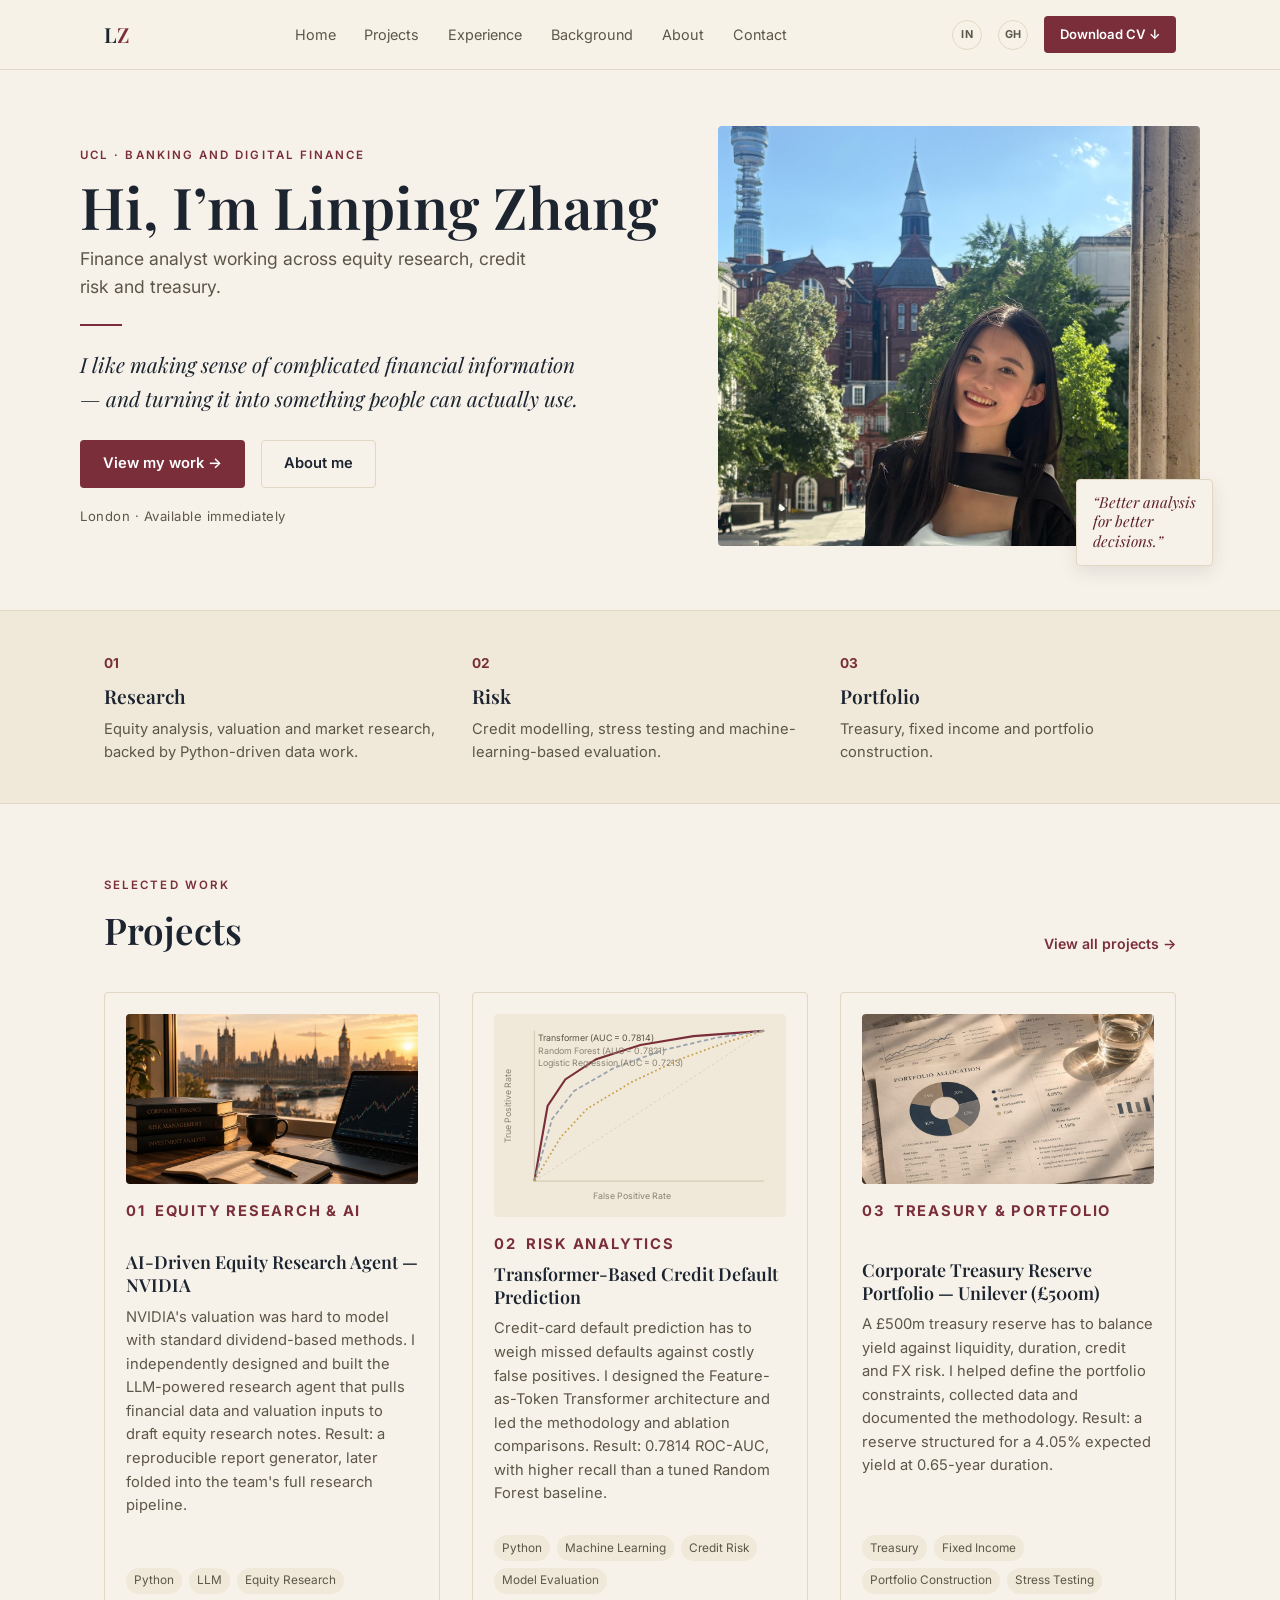
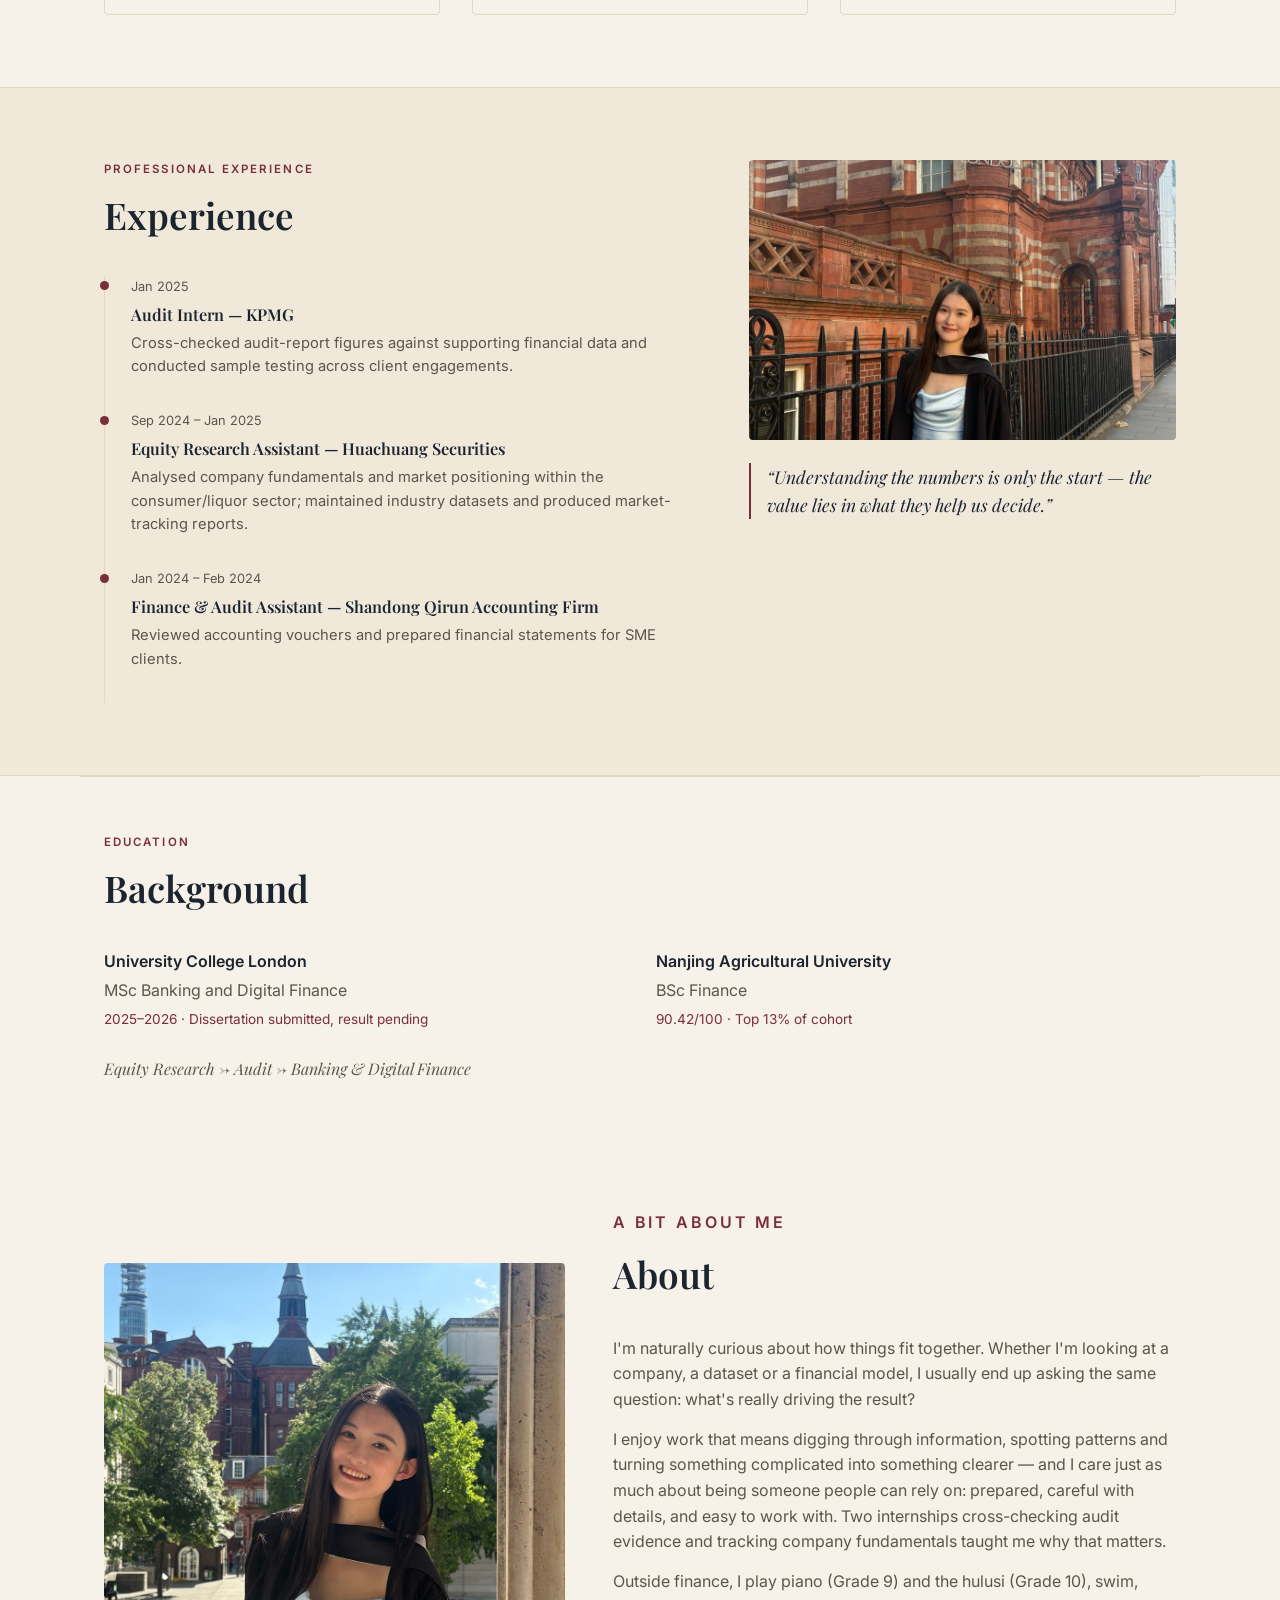
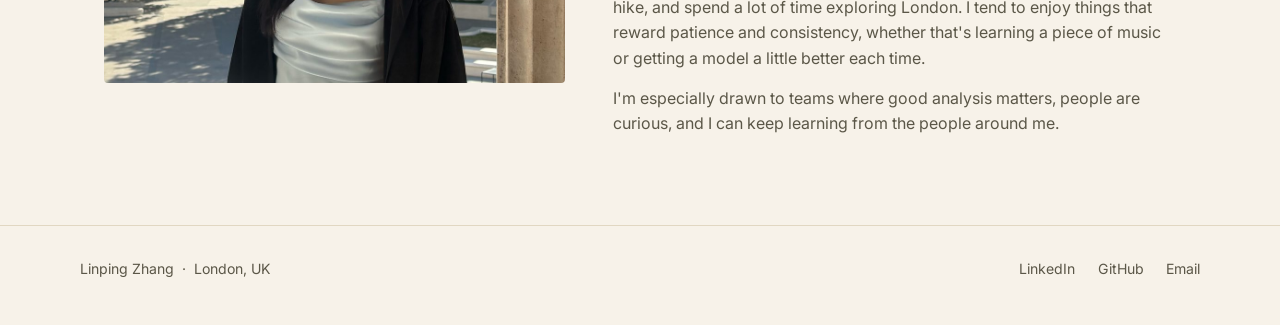
==== commit 07597d16: "Rewrite hero and About for personality, add separate Background section" ====
--- a/index.html
+++ b/index.html
@@ -19,6 +19,7 @@
       <a href="#home">Home</a>
       <a href="#projects">Projects</a>
       <a href="#experience">Experience</a>
+      <a href="#background">Background</a>
       <a href="#about">About</a>
       <a href="#contact">Contact</a>
     </nav>
@@ -46,10 +47,10 @@
     <div class="hero-inner">
       <div class="hero-text">
         <p class="eyebrow">UCL · Banking and Digital Finance</p>
-        <h1>Linping Zhang</h1>
-        <p class="hero-role">Finance &middot; Risk &middot; Data</p>
+        <h1>Hi, I&rsquo;m Linping Zhang</h1>
+        <p class="hero-role">Finance analyst working across equity research, credit risk and treasury.</p>
         <div class="rule"></div>
-        <p class="hero-tagline">Turning financial analysis into decision-relevant insight.</p>
+        <p class="hero-tagline">I like making sense of complicated financial information — and turning it into something people can actually use.</p>
         <div class="hero-ctas">
           <a href="#projects" class="btn btn-primary">View my work &rarr;</a>
           <a href="#about" class="btn btn-outline">About me</a>
@@ -186,6 +187,27 @@
     </div>
   </section>
 
+  <!-- BACKGROUND -->
+  <section id="background" class="background">
+    <div class="section-head">
+      <p class="eyebrow">Education</p>
+      <h2>Background</h2>
+    </div>
+    <div class="bg-grid">
+      <div class="bg-item">
+        <p class="bg-inst">University College London</p>
+        <p class="bg-degree">MSc Banking and Digital Finance</p>
+        <p class="bg-meta">2025–2026 &middot; Dissertation submitted, result pending</p>
+      </div>
+      <div class="bg-item">
+        <p class="bg-inst">Nanjing Agricultural University</p>
+        <p class="bg-degree">BSc Finance</p>
+        <p class="bg-meta">90.42/100 &middot; Top 13% of cohort</p>
+      </div>
+    </div>
+    <p class="bg-path">Equity Research &rarr; Audit &rarr; Banking &amp; Digital Finance</p>
+  </section>
+
   <!-- ABOUT -->
   <section id="about" class="about">
     <div class="about-inner">
@@ -197,9 +219,10 @@
           <p class="eyebrow">A bit about me</p>
           <h2>About</h2>
         </div>
-        <p>Numbers rarely explain themselves — I like finding the pattern underneath them and working out what it actually means for a decision. That curiosity took me from a BSc in Finance into equity research and audit internships, and now into an MSc in Banking and Digital Finance at UCL.</p>
-        <p>Coursework is complete and my dissertation is submitted; the result is pending. My undergraduate degree is from Nanjing Agricultural University (GPA 3.85/4.5, arithmetic average 90.42/100, top 13% of my cohort).</p>
-        <p>Outside work, I play piano (Grade 9) and the hulusi (Grade 10), and enjoy swimming and hiking.</p>
+        <p>I'm naturally curious about how things fit together. Whether I'm looking at a company, a dataset or a financial model, I usually end up asking the same question: what's really driving the result?</p>
+        <p>I enjoy work that means digging through information, spotting patterns and turning something complicated into something clearer — and I care just as much about being someone people can rely on: prepared, careful with details, and easy to work with. Two internships cross-checking audit evidence and tracking company fundamentals taught me why that matters.</p>
+        <p>Outside finance, I play piano (Grade 9) and the hulusi (Grade 10), swim, hike, and spend a lot of time exploring London. I tend to enjoy things that reward patience and consistency, whether that's learning a piece of music or getting a model a little better each time.</p>
+        <p>I'm especially drawn to teams where good analysis matters, people are curious, and I can keep learning from the people around me.</p>
       </div>
     </div>
   </section>
--- a/style.css
+++ b/style.css
@@ -191,11 +191,10 @@
   margin: 0.2em 0 0.15em;
 }
 .hero-role {
-  font-size: 1.05rem;
-  letter-spacing: 0.08em;
-  text-transform: uppercase;
+  font-size: 1.1rem;
   color: var(--ink-soft);
   margin: 0;
+  max-width: 26em;
 }
 .hero-tagline {
   font-family: 'Playfair Display', serif;
@@ -347,6 +346,29 @@
   padding-left: 1rem;
 }
 
+/* Background */
+.background {
+  max-width: var(--max-w);
+  margin: 0 auto;
+  padding: 3.5rem 1.5rem;
+  border-top: 1px solid var(--line);
+}
+.bg-grid {
+  display: grid;
+  grid-template-columns: repeat(2, 1fr);
+  gap: 2rem;
+  margin-bottom: 1.6rem;
+}
+.bg-inst { font-weight: 600; color: var(--ink); margin: 0 0 0.2em; }
+.bg-degree { color: var(--ink-soft); margin: 0 0 0.3em; }
+.bg-meta { font-size: 0.85rem; color: var(--maroon); margin: 0; }
+.bg-path {
+  font-family: 'Playfair Display', serif;
+  font-style: italic;
+  color: var(--ink-soft);
+  margin: 0;
+}
+
 /* About */
 .about { max-width: var(--max-w); margin: 0 auto; padding: 4.5rem 1.5rem 5.5rem; }
 .about-inner { display: grid; grid-template-columns: 0.9fr 1.1fr; gap: 3rem; align-items: center; }
@@ -374,6 +396,7 @@
   .hero-image { order: -1; }
   .hero-image img { height: 240px; }
   .pillars-inner { grid-template-columns: 1fr; gap: 1.6rem; }
+  .bg-grid { grid-template-columns: 1fr; gap: 1.2rem; }
   .project-grid { grid-template-columns: 1fr; }
   .experience-inner { grid-template-columns: 1fr; }
   .experience-photo img { height: 220px; }
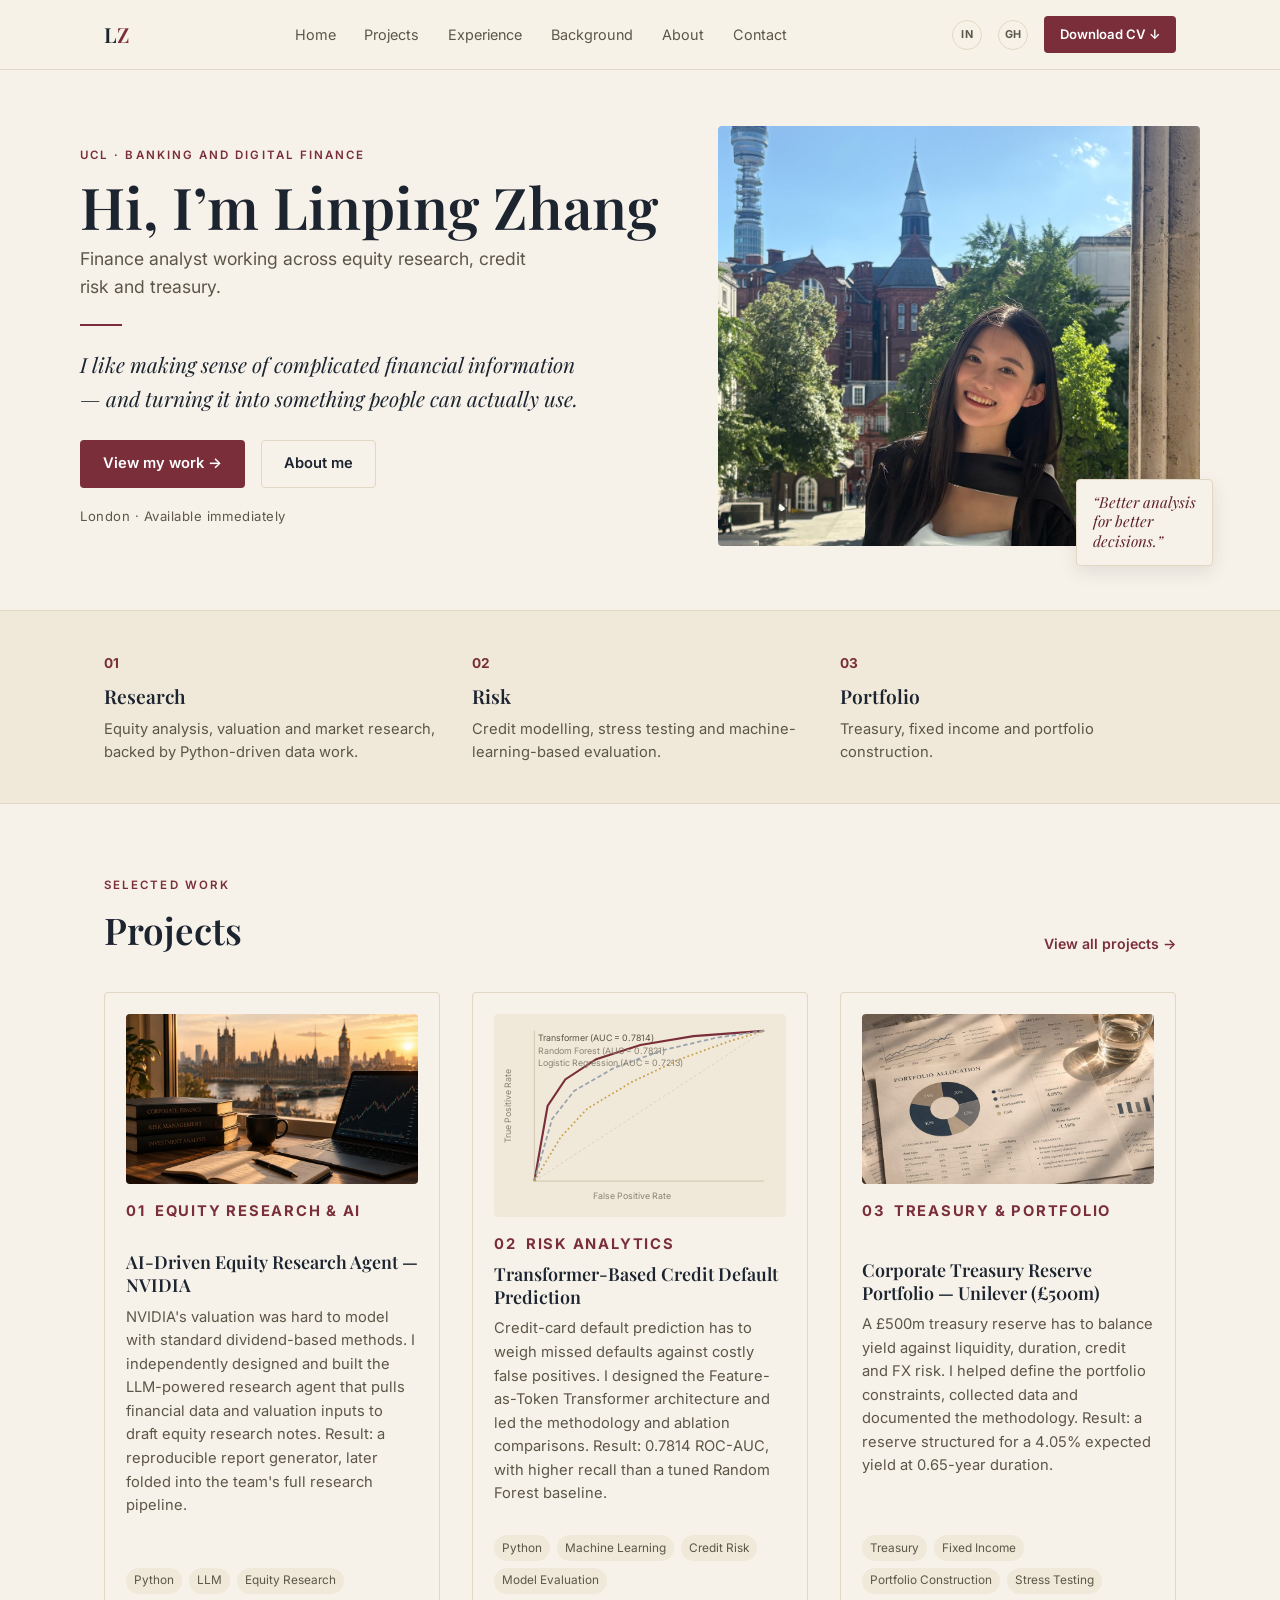
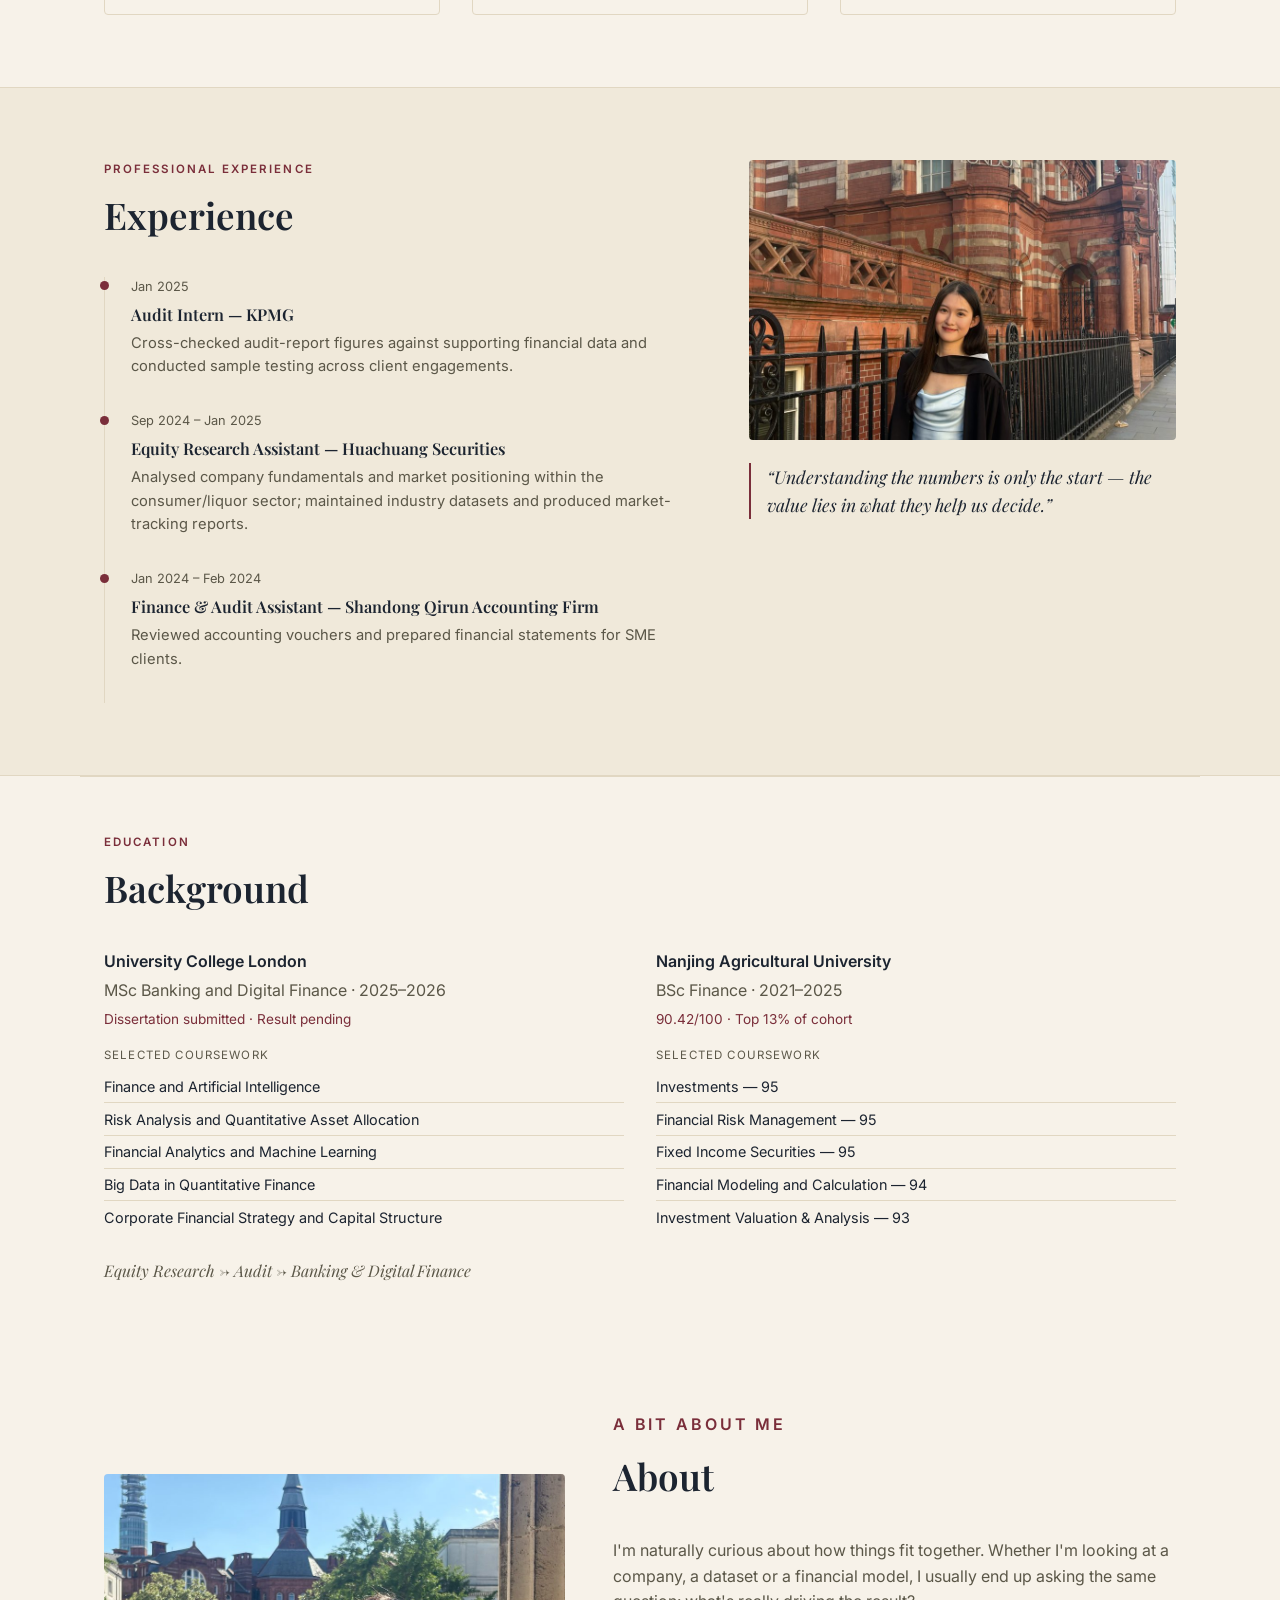
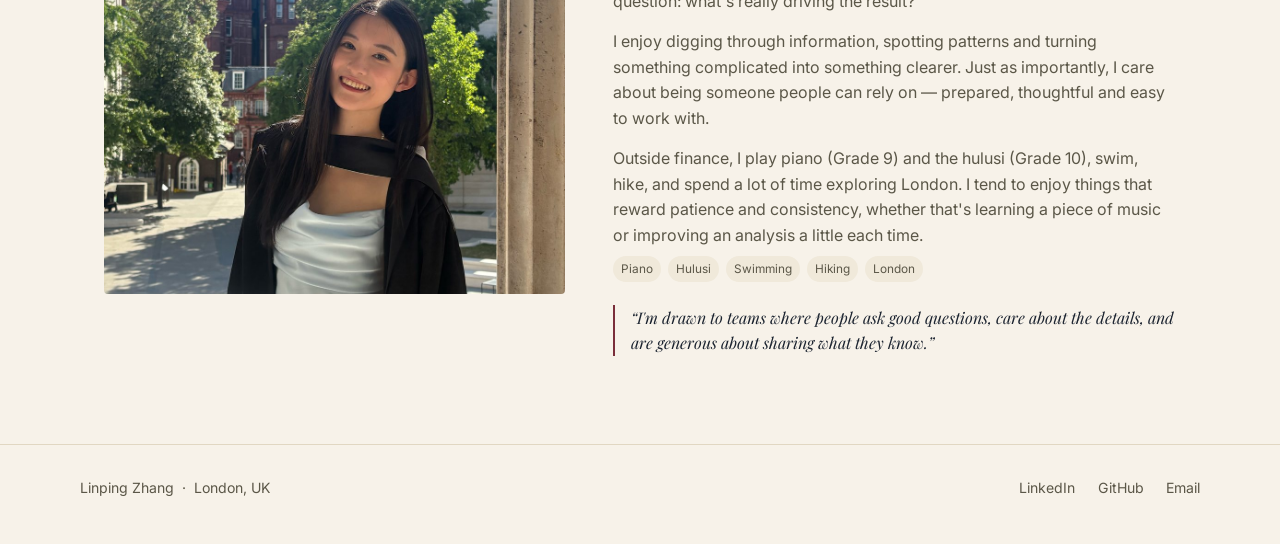
==== commit a94bc843: "Add selected coursework to Background, refine About closing per reviewer feedback" ====
--- a/index.html
+++ b/index.html
@@ -196,13 +196,29 @@
     <div class="bg-grid">
       <div class="bg-item">
         <p class="bg-inst">University College London</p>
-        <p class="bg-degree">MSc Banking and Digital Finance</p>
-        <p class="bg-meta">2025–2026 &middot; Dissertation submitted, result pending</p>
+        <p class="bg-degree">MSc Banking and Digital Finance &middot; 2025–2026</p>
+        <p class="bg-meta">Dissertation submitted &middot; Result pending</p>
+        <p class="bg-course-label">Selected coursework</p>
+        <ul class="bg-course-list">
+          <li>Finance and Artificial Intelligence</li>
+          <li>Risk Analysis and Quantitative Asset Allocation</li>
+          <li>Financial Analytics and Machine Learning</li>
+          <li>Big Data in Quantitative Finance</li>
+          <li>Corporate Financial Strategy and Capital Structure</li>
+        </ul>
       </div>
       <div class="bg-item">
         <p class="bg-inst">Nanjing Agricultural University</p>
-        <p class="bg-degree">BSc Finance</p>
+        <p class="bg-degree">BSc Finance &middot; 2021–2025</p>
         <p class="bg-meta">90.42/100 &middot; Top 13% of cohort</p>
+        <p class="bg-course-label">Selected coursework</p>
+        <ul class="bg-course-list">
+          <li>Investments — 95</li>
+          <li>Financial Risk Management — 95</li>
+          <li>Fixed Income Securities — 95</li>
+          <li>Financial Modeling and Calculation — 94</li>
+          <li>Investment Valuation &amp; Analysis — 93</li>
+        </ul>
       </div>
     </div>
     <p class="bg-path">Equity Research &rarr; Audit &rarr; Banking &amp; Digital Finance</p>
@@ -220,9 +236,12 @@
           <h2>About</h2>
         </div>
         <p>I'm naturally curious about how things fit together. Whether I'm looking at a company, a dataset or a financial model, I usually end up asking the same question: what's really driving the result?</p>
-        <p>I enjoy work that means digging through information, spotting patterns and turning something complicated into something clearer — and I care just as much about being someone people can rely on: prepared, careful with details, and easy to work with. Two internships cross-checking audit evidence and tracking company fundamentals taught me why that matters.</p>
-        <p>Outside finance, I play piano (Grade 9) and the hulusi (Grade 10), swim, hike, and spend a lot of time exploring London. I tend to enjoy things that reward patience and consistency, whether that's learning a piece of music or getting a model a little better each time.</p>
-        <p>I'm especially drawn to teams where good analysis matters, people are curious, and I can keep learning from the people around me.</p>
+        <p>I enjoy digging through information, spotting patterns and turning something complicated into something clearer. Just as importantly, I care about being someone people can rely on — prepared, thoughtful and easy to work with.</p>
+        <p>Outside finance, I play piano (Grade 9) and the hulusi (Grade 10), swim, hike, and spend a lot of time exploring London. I tend to enjoy things that reward patience and consistency, whether that's learning a piece of music or improving an analysis a little each time.</p>
+        <div class="tags about-tags">
+          <span>Piano</span><span>Hulusi</span><span>Swimming</span><span>Hiking</span><span>London</span>
+        </div>
+        <p class="about-closing">&ldquo;I'm drawn to teams where people ask good questions, care about the details, and are generous about sharing what they know.&rdquo;</p>
       </div>
     </div>
   </section>
--- a/style.css
+++ b/style.css
@@ -361,7 +361,26 @@
 }
 .bg-inst { font-weight: 600; color: var(--ink); margin: 0 0 0.2em; }
 .bg-degree { color: var(--ink-soft); margin: 0 0 0.3em; }
-.bg-meta { font-size: 0.85rem; color: var(--maroon); margin: 0; }
+.bg-meta { font-size: 0.85rem; color: var(--maroon); margin: 0 0 1rem; }
+.bg-course-label {
+  font-size: 0.72rem;
+  letter-spacing: 0.1em;
+  text-transform: uppercase;
+  color: var(--ink-soft);
+  margin: 0 0 0.5em;
+}
+.bg-course-list {
+  list-style: none;
+  margin: 0;
+  padding: 0;
+  font-size: 0.9rem;
+  color: var(--ink);
+}
+.bg-course-list li {
+  padding: 0.3em 0;
+  border-top: 1px solid var(--line);
+}
+.bg-course-list li:first-child { border-top: none; }
 .bg-path {
   font-family: 'Playfair Display', serif;
   font-style: italic;
@@ -374,6 +393,16 @@
 .about-inner { display: grid; grid-template-columns: 0.9fr 1.1fr; gap: 3rem; align-items: center; }
 .about-photo img { border-radius: var(--radius); width: 100%; height: 420px; object-fit: cover; }
 .about-text p { font-size: 1rem; }
+.about-tags { margin: -0.4rem 0 1.4rem; }
+.about-closing {
+  font-family: 'Playfair Display', serif;
+  font-style: italic;
+  font-size: 1.05rem;
+  color: var(--ink);
+  border-left: 2px solid var(--maroon);
+  padding-left: 1rem;
+  margin: 0;
+}
 
 /* Footer */
 .footer { border-top: 1px solid var(--line); padding: 2rem 1.5rem; }
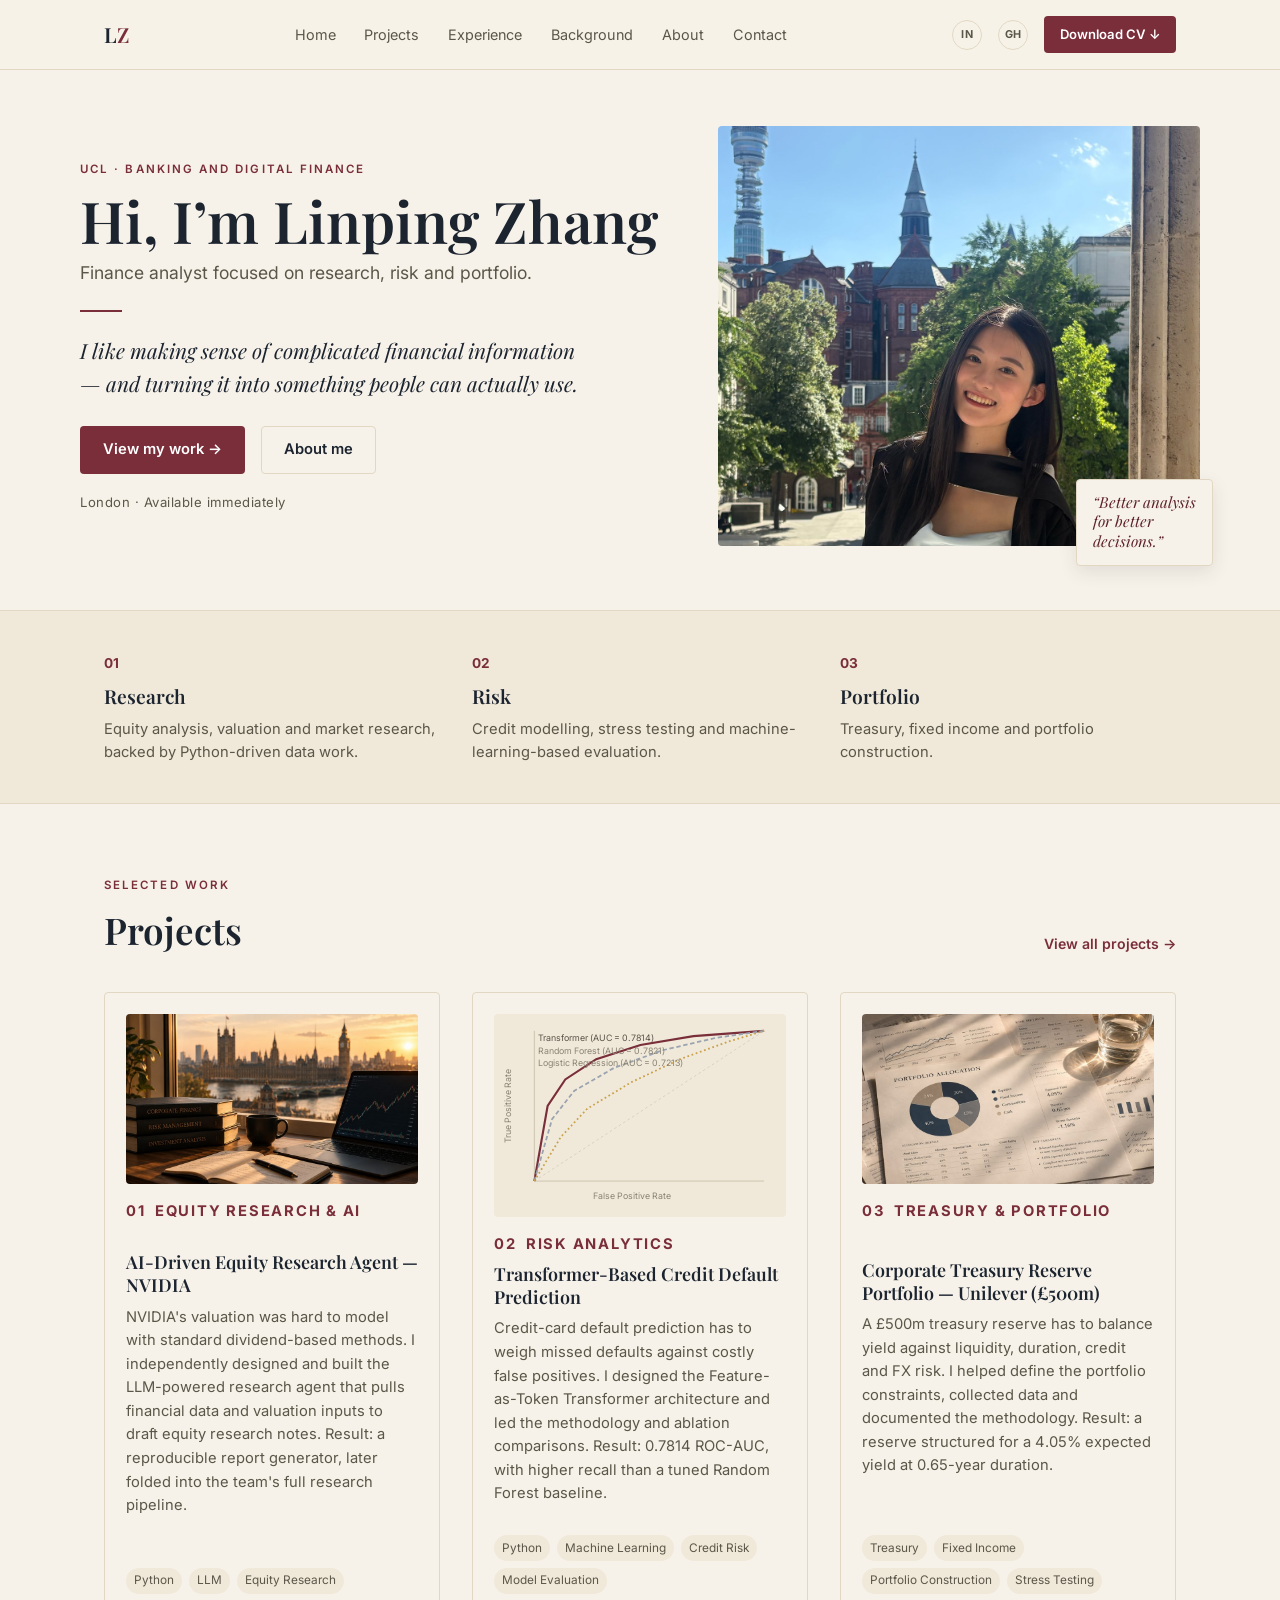
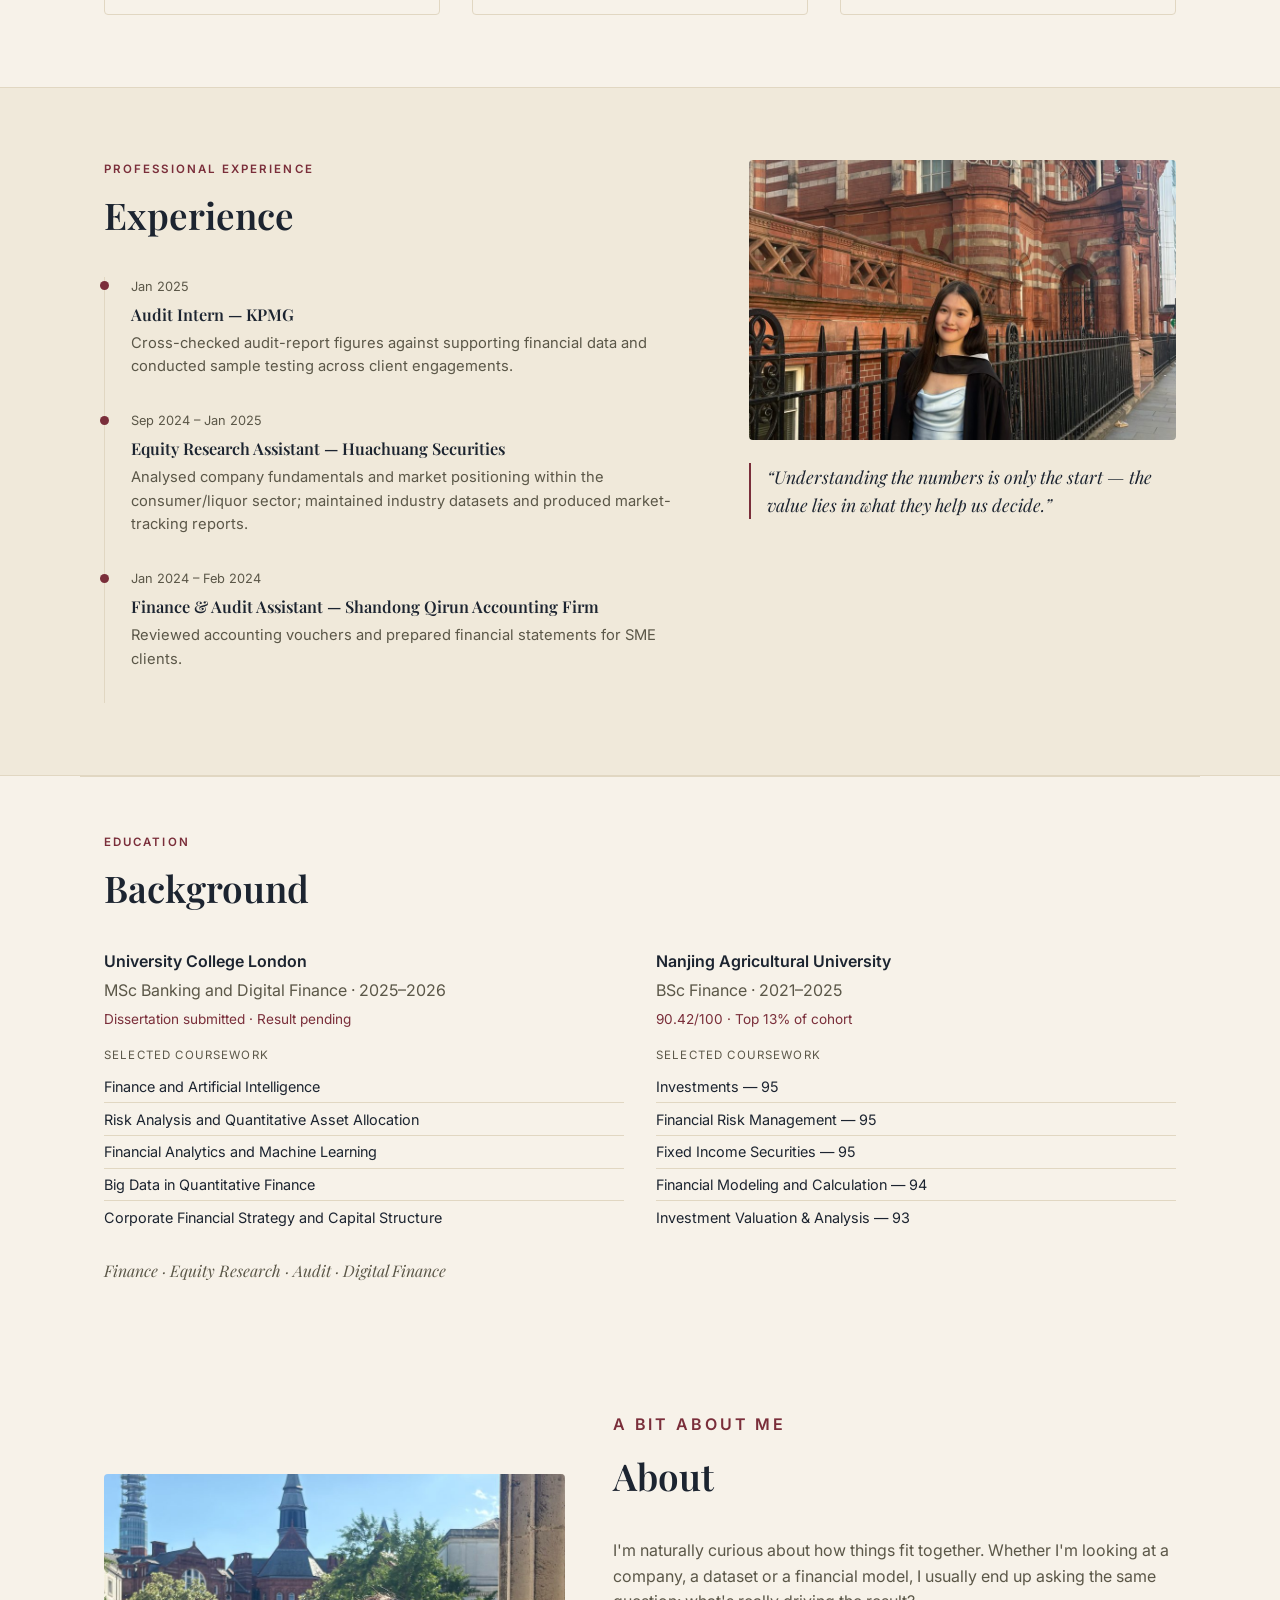
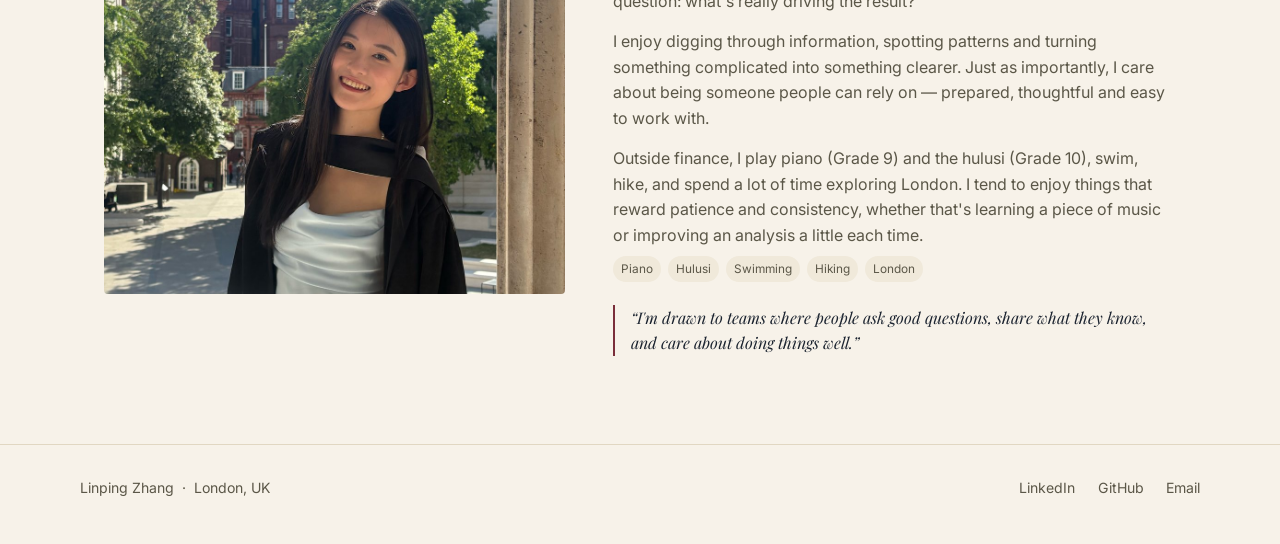
==== commit 77f0e36e: "Tighten hero role line, Background trajectory, and About closing quote" ====
--- a/index.html
+++ b/index.html
@@ -48,7 +48,7 @@
       <div class="hero-text">
         <p class="eyebrow">UCL · Banking and Digital Finance</p>
         <h1>Hi, I&rsquo;m Linping Zhang</h1>
-        <p class="hero-role">Finance analyst working across equity research, credit risk and treasury.</p>
+        <p class="hero-role">Finance analyst focused on research, risk and portfolio.</p>
         <div class="rule"></div>
         <p class="hero-tagline">I like making sense of complicated financial information — and turning it into something people can actually use.</p>
         <div class="hero-ctas">
@@ -221,7 +221,7 @@
         </ul>
       </div>
     </div>
-    <p class="bg-path">Equity Research &rarr; Audit &rarr; Banking &amp; Digital Finance</p>
+    <p class="bg-path">Finance &middot; Equity Research &middot; Audit &middot; Digital Finance</p>
   </section>
 
   <!-- ABOUT -->
@@ -241,7 +241,7 @@
         <div class="tags about-tags">
           <span>Piano</span><span>Hulusi</span><span>Swimming</span><span>Hiking</span><span>London</span>
         </div>
-        <p class="about-closing">&ldquo;I'm drawn to teams where people ask good questions, care about the details, and are generous about sharing what they know.&rdquo;</p>
+        <p class="about-closing">&ldquo;I'm drawn to teams where people ask good questions, share what they know, and care about doing things well.&rdquo;</p>
       </div>
     </div>
   </section>
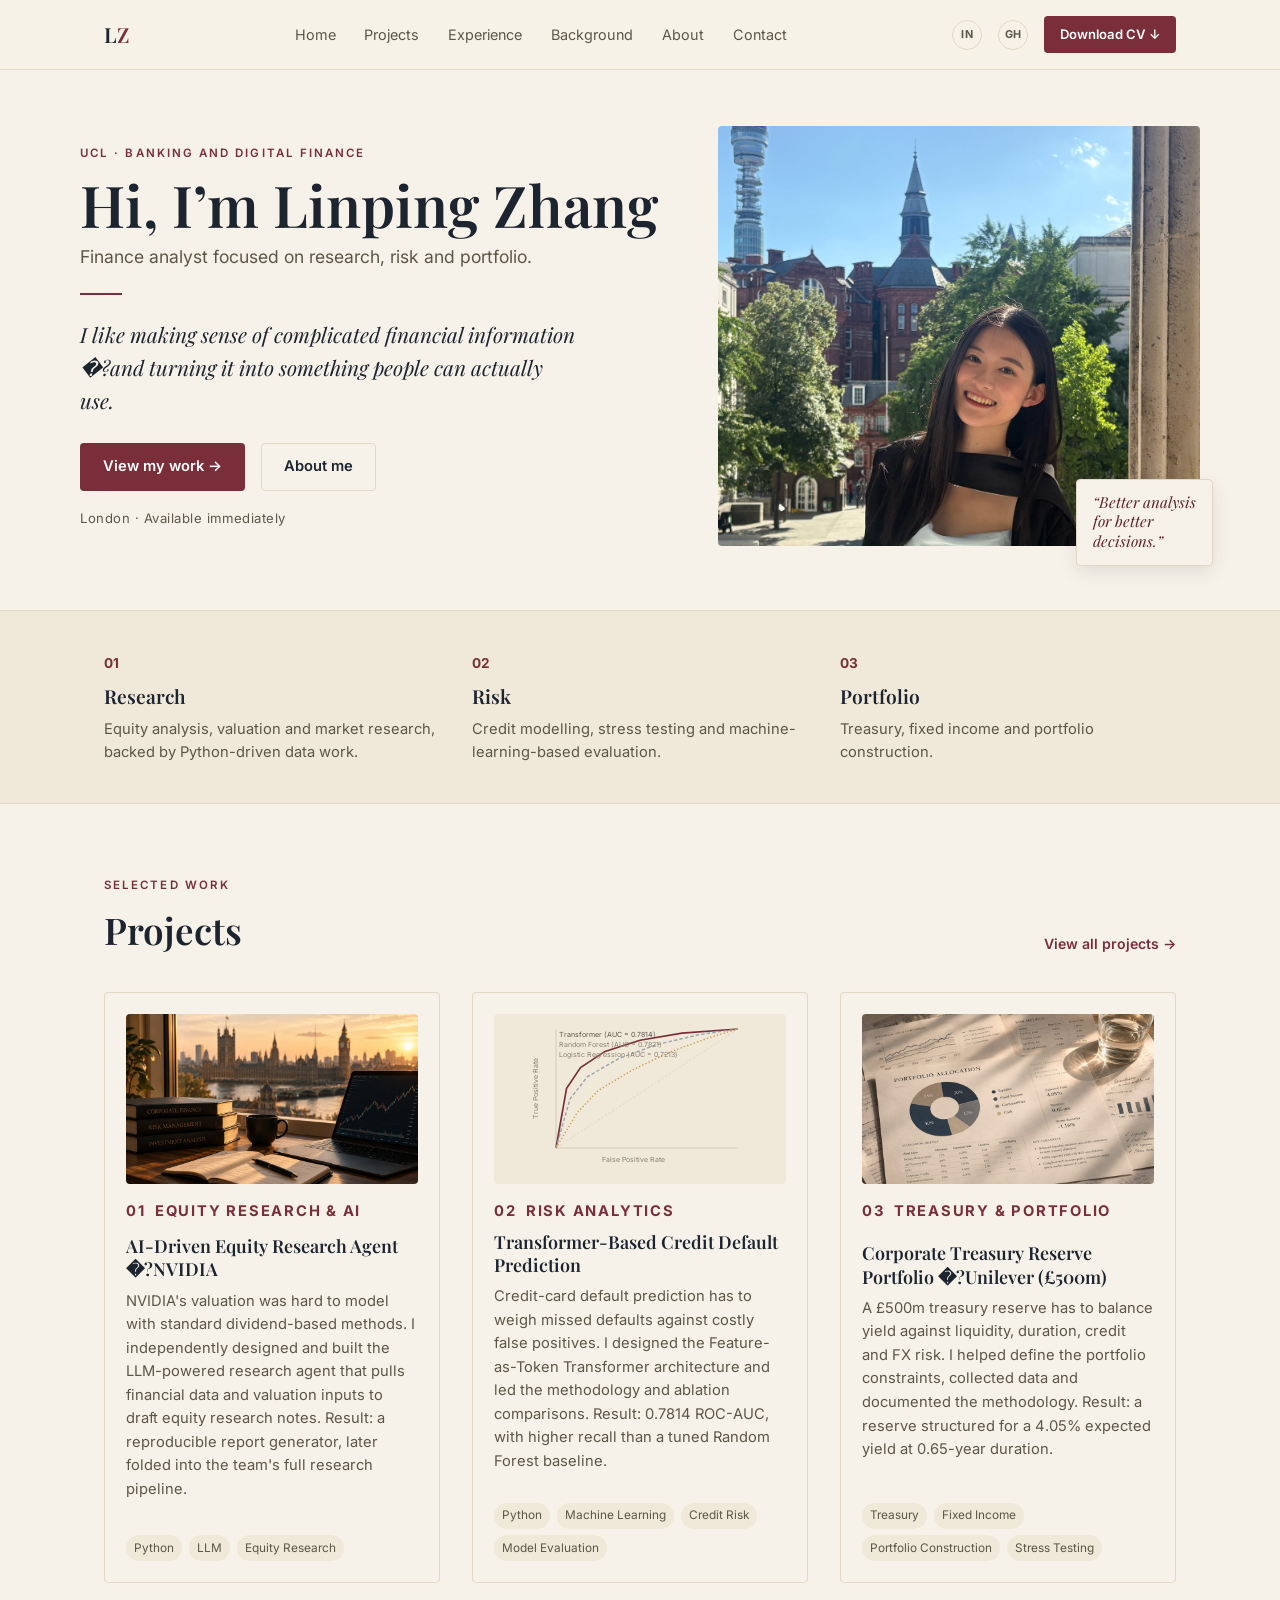
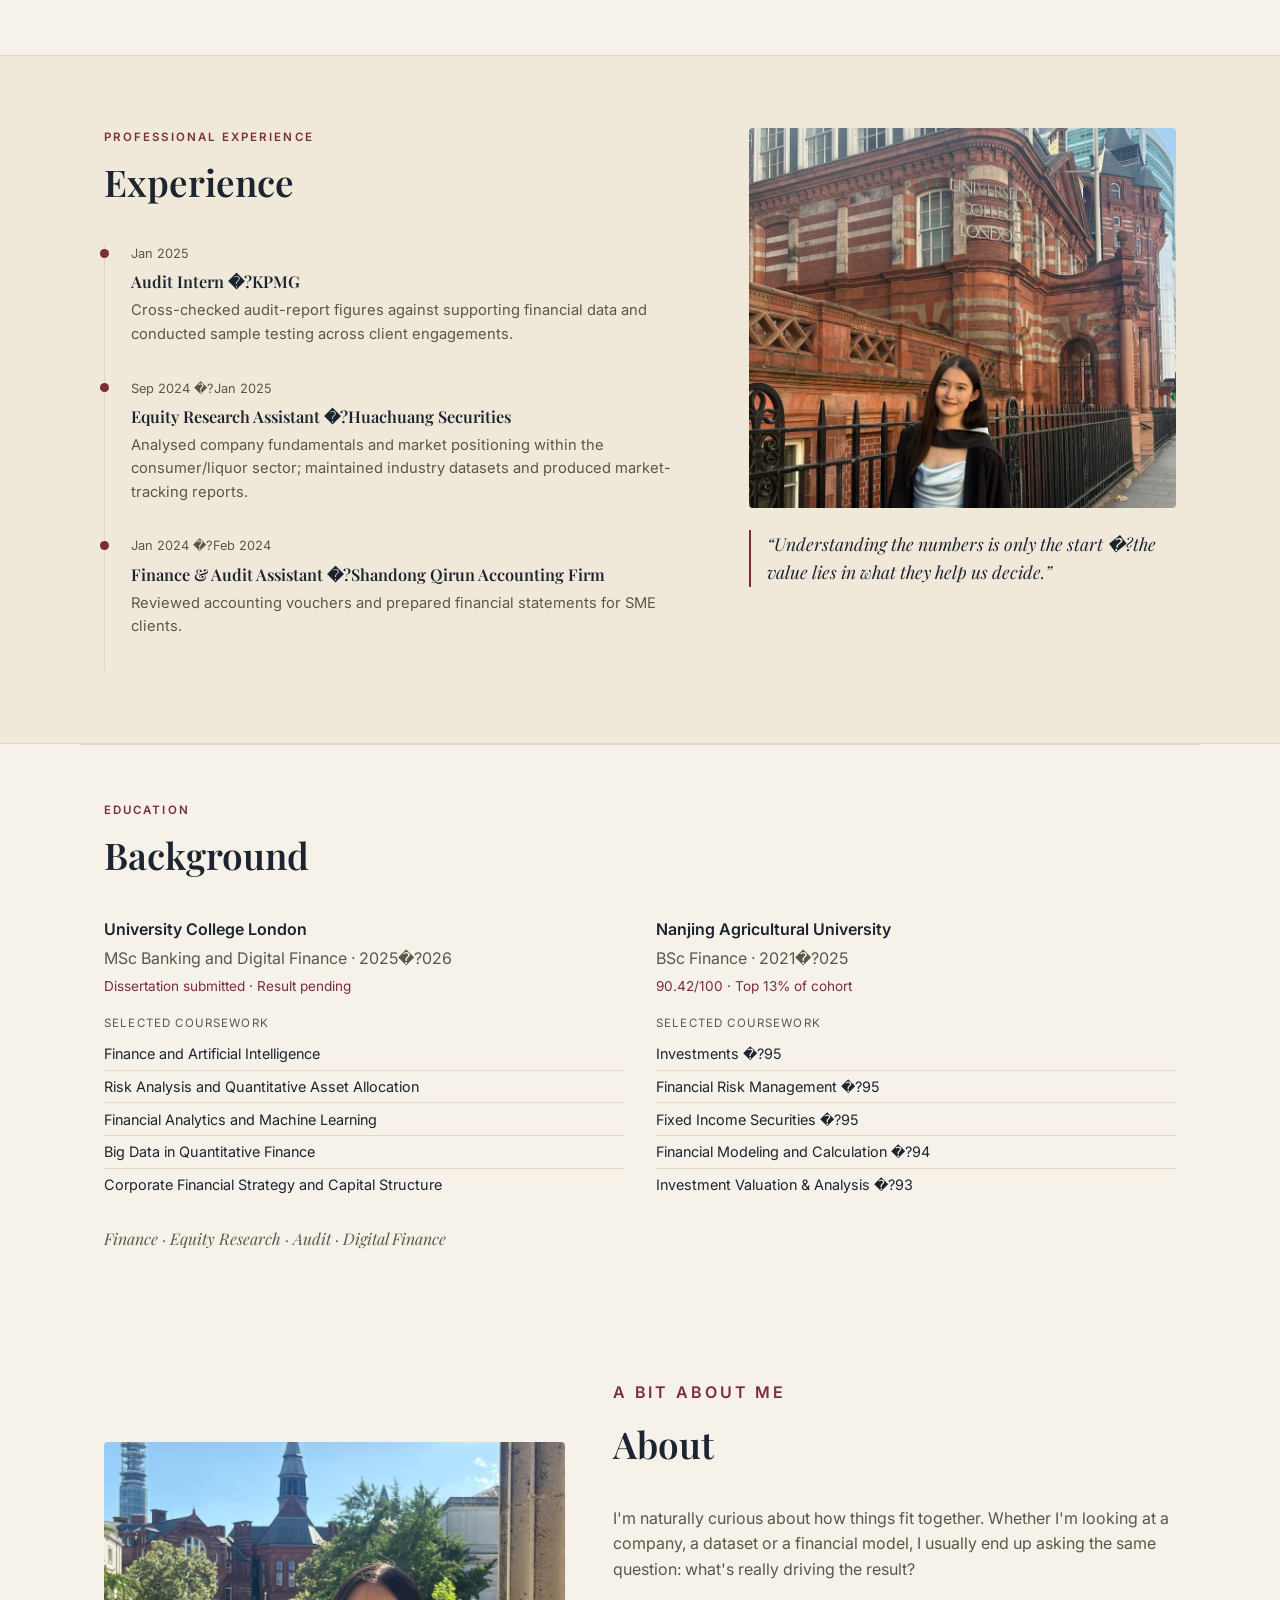
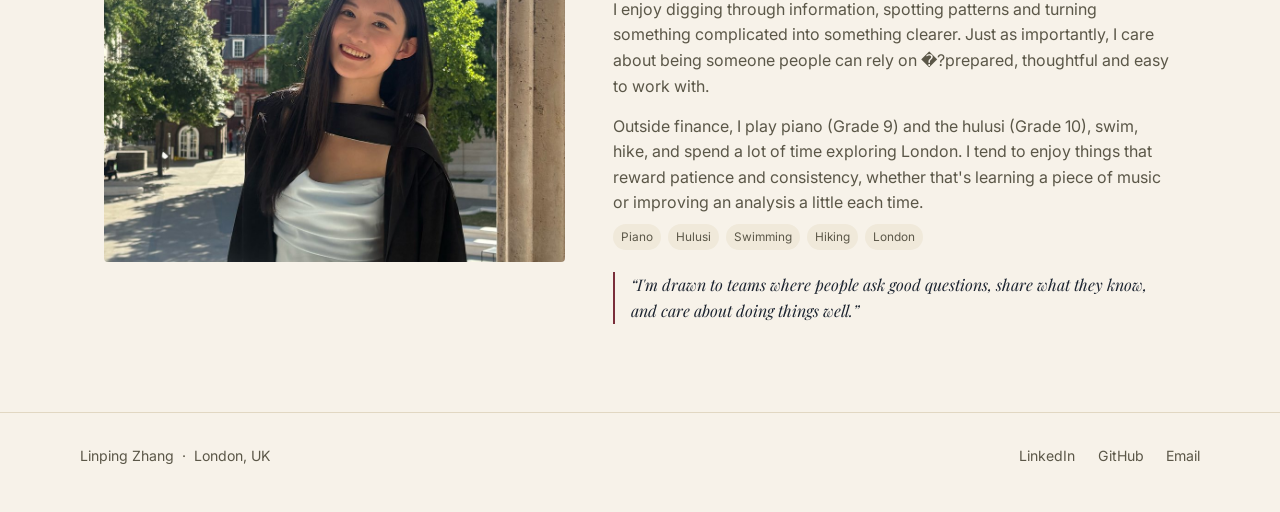
==== commit 4120e5f5: "Cache-bust stylesheet to fix stale CSS on mobile browsers" ====
--- a/index.html
+++ b/index.html
@@ -3,12 +3,12 @@
 <head>
 <meta charset="UTF-8" />
 <meta name="viewport" content="width=device-width, initial-scale=1.0" />
-<title>Linping Zhang — Finance, Risk, Data</title>
-<meta name="description" content="Portfolio of Linping Zhang — Finance graduate specialising in equity research, credit risk and financial data analysis." />
+<title>Linping Zhang �?Finance, Risk, Data</title>
+<meta name="description" content="Portfolio of Linping Zhang �?Finance graduate specialising in equity research, credit risk and financial data analysis." />
 <link rel="preconnect" href="https://fonts.googleapis.com">
 <link rel="preconnect" href="https://fonts.gstatic.com" crossorigin>
 <link href="https://fonts.googleapis.com/css2?family=Playfair+Display:ital,wght@0,500;0,600;1,500&family=Inter:wght@400;500;600&display=swap" rel="stylesheet">
-<link rel="stylesheet" href="style.css">
+<link rel="stylesheet" href="style.css?v=2">
 </head>
 <body>
 
@@ -50,7 +50,7 @@
         <h1>Hi, I&rsquo;m Linping Zhang</h1>
         <p class="hero-role">Finance analyst focused on research, risk and portfolio.</p>
         <div class="rule"></div>
-        <p class="hero-tagline">I like making sense of complicated financial information — and turning it into something people can actually use.</p>
+        <p class="hero-tagline">I like making sense of complicated financial information �?and turning it into something people can actually use.</p>
         <div class="hero-ctas">
           <a href="#projects" class="btn btn-primary">View my work &rarr;</a>
           <a href="#about" class="btn btn-outline">About me</a>
@@ -102,7 +102,7 @@
           <img src="assets/project-nvidia.jpg" alt="Laptop showing a financial chart, notebook and reference books">
         </div>
         <p class="project-index">01 &nbsp;EQUITY RESEARCH &amp; AI</p>
-        <h3>AI-Driven Equity Research Agent — NVIDIA</h3>
+        <h3>AI-Driven Equity Research Agent �?NVIDIA</h3>
         <p>NVIDIA's valuation was hard to model with standard dividend-based methods. I independently designed and built the LLM-powered research agent that pulls financial data and valuation inputs to draft equity research notes. Result: a reproducible report generator, later folded into the team's full research pipeline.</p>
         <div class="tags">
           <span>Python</span><span>LLM</span><span>Equity Research</span>
@@ -138,7 +138,7 @@
           <img src="assets/project-treasury.jpg" alt="Portfolio allocation chart and risk metrics table">
         </div>
         <p class="project-index">03 &nbsp;TREASURY &amp; PORTFOLIO</p>
-        <h3>Corporate Treasury Reserve Portfolio — Unilever (&pound;500m)</h3>
+        <h3>Corporate Treasury Reserve Portfolio �?Unilever (&pound;500m)</h3>
         <p>A &pound;500m treasury reserve has to balance yield against liquidity, duration, credit and FX risk. I helped define the portfolio constraints, collected data and documented the methodology. Result: a reserve structured for a 4.05% expected yield at 0.65-year duration.</p>
         <div class="tags">
           <span>Treasury</span><span>Fixed Income</span><span>Portfolio Construction</span><span>Stress Testing</span>
@@ -160,21 +160,21 @@
           <li>
             <span class="timeline-date">Jan 2025</span>
             <div class="timeline-body">
-              <h4>Audit Intern — KPMG</h4>
+              <h4>Audit Intern �?KPMG</h4>
               <p>Cross-checked audit-report figures against supporting financial data and conducted sample testing across client engagements.</p>
             </div>
           </li>
           <li>
-            <span class="timeline-date">Sep 2024 – Jan 2025</span>
+            <span class="timeline-date">Sep 2024 �?Jan 2025</span>
             <div class="timeline-body">
-              <h4>Equity Research Assistant — Huachuang Securities</h4>
+              <h4>Equity Research Assistant �?Huachuang Securities</h4>
               <p>Analysed company fundamentals and market positioning within the consumer/liquor sector; maintained industry datasets and produced market-tracking reports.</p>
             </div>
           </li>
           <li>
-            <span class="timeline-date">Jan 2024 – Feb 2024</span>
+            <span class="timeline-date">Jan 2024 �?Feb 2024</span>
             <div class="timeline-body">
-              <h4>Finance &amp; Audit Assistant — Shandong Qirun Accounting Firm</h4>
+              <h4>Finance &amp; Audit Assistant �?Shandong Qirun Accounting Firm</h4>
               <p>Reviewed accounting vouchers and prepared financial statements for SME clients.</p>
             </div>
           </li>
@@ -182,7 +182,7 @@
       </div>
       <div class="experience-photo">
         <img src="assets/experience-photo.jpg" alt="Linping Zhang outside a UCL building">
-        <blockquote>&ldquo;Understanding the numbers is only the start — the value lies in what they help us decide.&rdquo;</blockquote>
+        <blockquote>&ldquo;Understanding the numbers is only the start �?the value lies in what they help us decide.&rdquo;</blockquote>
       </div>
     </div>
   </section>
@@ -196,7 +196,7 @@
     <div class="bg-grid">
       <div class="bg-item">
         <p class="bg-inst">University College London</p>
-        <p class="bg-degree">MSc Banking and Digital Finance &middot; 2025–2026</p>
+        <p class="bg-degree">MSc Banking and Digital Finance &middot; 2025�?026</p>
         <p class="bg-meta">Dissertation submitted &middot; Result pending</p>
         <p class="bg-course-label">Selected coursework</p>
         <ul class="bg-course-list">
@@ -209,15 +209,15 @@
       </div>
       <div class="bg-item">
         <p class="bg-inst">Nanjing Agricultural University</p>
-        <p class="bg-degree">BSc Finance &middot; 2021–2025</p>
+        <p class="bg-degree">BSc Finance &middot; 2021�?025</p>
         <p class="bg-meta">90.42/100 &middot; Top 13% of cohort</p>
         <p class="bg-course-label">Selected coursework</p>
         <ul class="bg-course-list">
-          <li>Investments — 95</li>
-          <li>Financial Risk Management — 95</li>
-          <li>Fixed Income Securities — 95</li>
-          <li>Financial Modeling and Calculation — 94</li>
-          <li>Investment Valuation &amp; Analysis — 93</li>
+          <li>Investments �?95</li>
+          <li>Financial Risk Management �?95</li>
+          <li>Fixed Income Securities �?95</li>
+          <li>Financial Modeling and Calculation �?94</li>
+          <li>Investment Valuation &amp; Analysis �?93</li>
         </ul>
       </div>
     </div>
@@ -236,7 +236,7 @@
           <h2>About</h2>
         </div>
         <p>I'm naturally curious about how things fit together. Whether I'm looking at a company, a dataset or a financial model, I usually end up asking the same question: what's really driving the result?</p>
-        <p>I enjoy digging through information, spotting patterns and turning something complicated into something clearer. Just as importantly, I care about being someone people can rely on — prepared, thoughtful and easy to work with.</p>
+        <p>I enjoy digging through information, spotting patterns and turning something complicated into something clearer. Just as importantly, I care about being someone people can rely on �?prepared, thoughtful and easy to work with.</p>
         <p>Outside finance, I play piano (Grade 9) and the hulusi (Grade 10), swim, hike, and spend a lot of time exploring London. I tend to enjoy things that reward patience and consistency, whether that's learning a piece of music or improving an analysis a little each time.</p>
         <div class="tags about-tags">
           <span>Piano</span><span>Hulusi</span><span>Swimming</span><span>Hiking</span><span>London</span>
--- a/style.css
+++ b/style.css
@@ -10,33 +10,6 @@
   --shadow: rgba(28,36,48,0.1);
   --max-w: 1120px;
   --radius: 4px;
-}
-
-@media (prefers-color-scheme: dark) {
-  :root:not([data-theme="light"]) {
-    --cream: #1E1B17;
-    --cream-alt: #27221D;
-    --ink: #F2ECE0;
-    --ink-soft: #B6AC99;
-    --maroon: #DB94A0;
-    --maroon-dark: #C97B88;
-    --line: #3A332C;
-    --nav-bg: rgba(30, 27, 23, 0.9);
-    --shadow: rgba(0,0,0,0.4);
-    color-scheme: dark;
-  }
-}
-:root[data-theme="dark"] {
-  --cream: #1E1B17;
-  --cream-alt: #27221D;
-  --ink: #F2ECE0;
-  --ink-soft: #B6AC99;
-  --maroon: #DB94A0;
-  --maroon-dark: #C97B88;
-  --line: #3A332C;
-  --nav-bg: rgba(30, 27, 23, 0.9);
-  --shadow: rgba(0,0,0,0.4);
-  color-scheme: dark;
 }
 
 * { box-sizing: border-box; }
@@ -290,10 +263,15 @@
   overflow: hidden;
   margin-bottom: 1rem;
   background: var(--cream-alt);
-}
-.project-media-photo img { width: 100%; height: 170px; object-fit: cover; }
-.project-media-chart { padding: 0.5rem 0.3rem 0; }
-.roc-chart { width: 100%; height: auto; display: block; }
+  height: 170px;
+  display: flex;
+  align-items: center;
+  justify-content: center;
+}
+.project-media-photo { padding: 0; }
+.project-media-photo img { width: 100%; height: 100%; object-fit: cover; }
+.project-media-chart { padding: 0.5rem 0.8rem; }
+.project-media-chart svg { max-width: 100%; max-height: 100%; width: auto; height: auto; }
 .project-index {
   font-size: 0.68rem;
   letter-spacing: 0.12em;
@@ -335,7 +313,7 @@
 .timeline-date { display: block; font-size: 0.8rem; color: var(--ink-soft); margin-bottom: 0.3em; }
 .timeline-body h4 { font-size: 1.02rem; margin-bottom: 0.3em; }
 .timeline-body p { font-size: 0.92rem; }
-.experience-photo img { border-radius: var(--radius); width: 100%; height: 280px; object-fit: cover; margin-bottom: 1.4rem; }
+.experience-photo img { border-radius: var(--radius); width: 100%; height: 380px; object-fit: cover; object-position: center 20%; margin-bottom: 1.4rem; }
 .experience-photo blockquote {
   font-family: 'Playfair Display', serif;
   font-style: italic;
@@ -423,14 +401,14 @@
 @media (max-width: 860px) {
   .hero-inner { grid-template-columns: 1fr; }
   .hero-image { order: -1; }
-  .hero-image img { height: 240px; }
+  .hero-image img { height: 400px; }
   .pillars-inner { grid-template-columns: 1fr; gap: 1.6rem; }
   .bg-grid { grid-template-columns: 1fr; gap: 1.2rem; }
   .project-grid { grid-template-columns: 1fr; }
   .experience-inner { grid-template-columns: 1fr; }
-  .experience-photo img { height: 220px; }
+  .experience-photo img { height: 380px; }
   .about-inner { grid-template-columns: 1fr; }
-  .about-photo img { height: 320px; }
+  .about-photo img { height: 420px; }
   .nav-links { display: none; }
 }
 
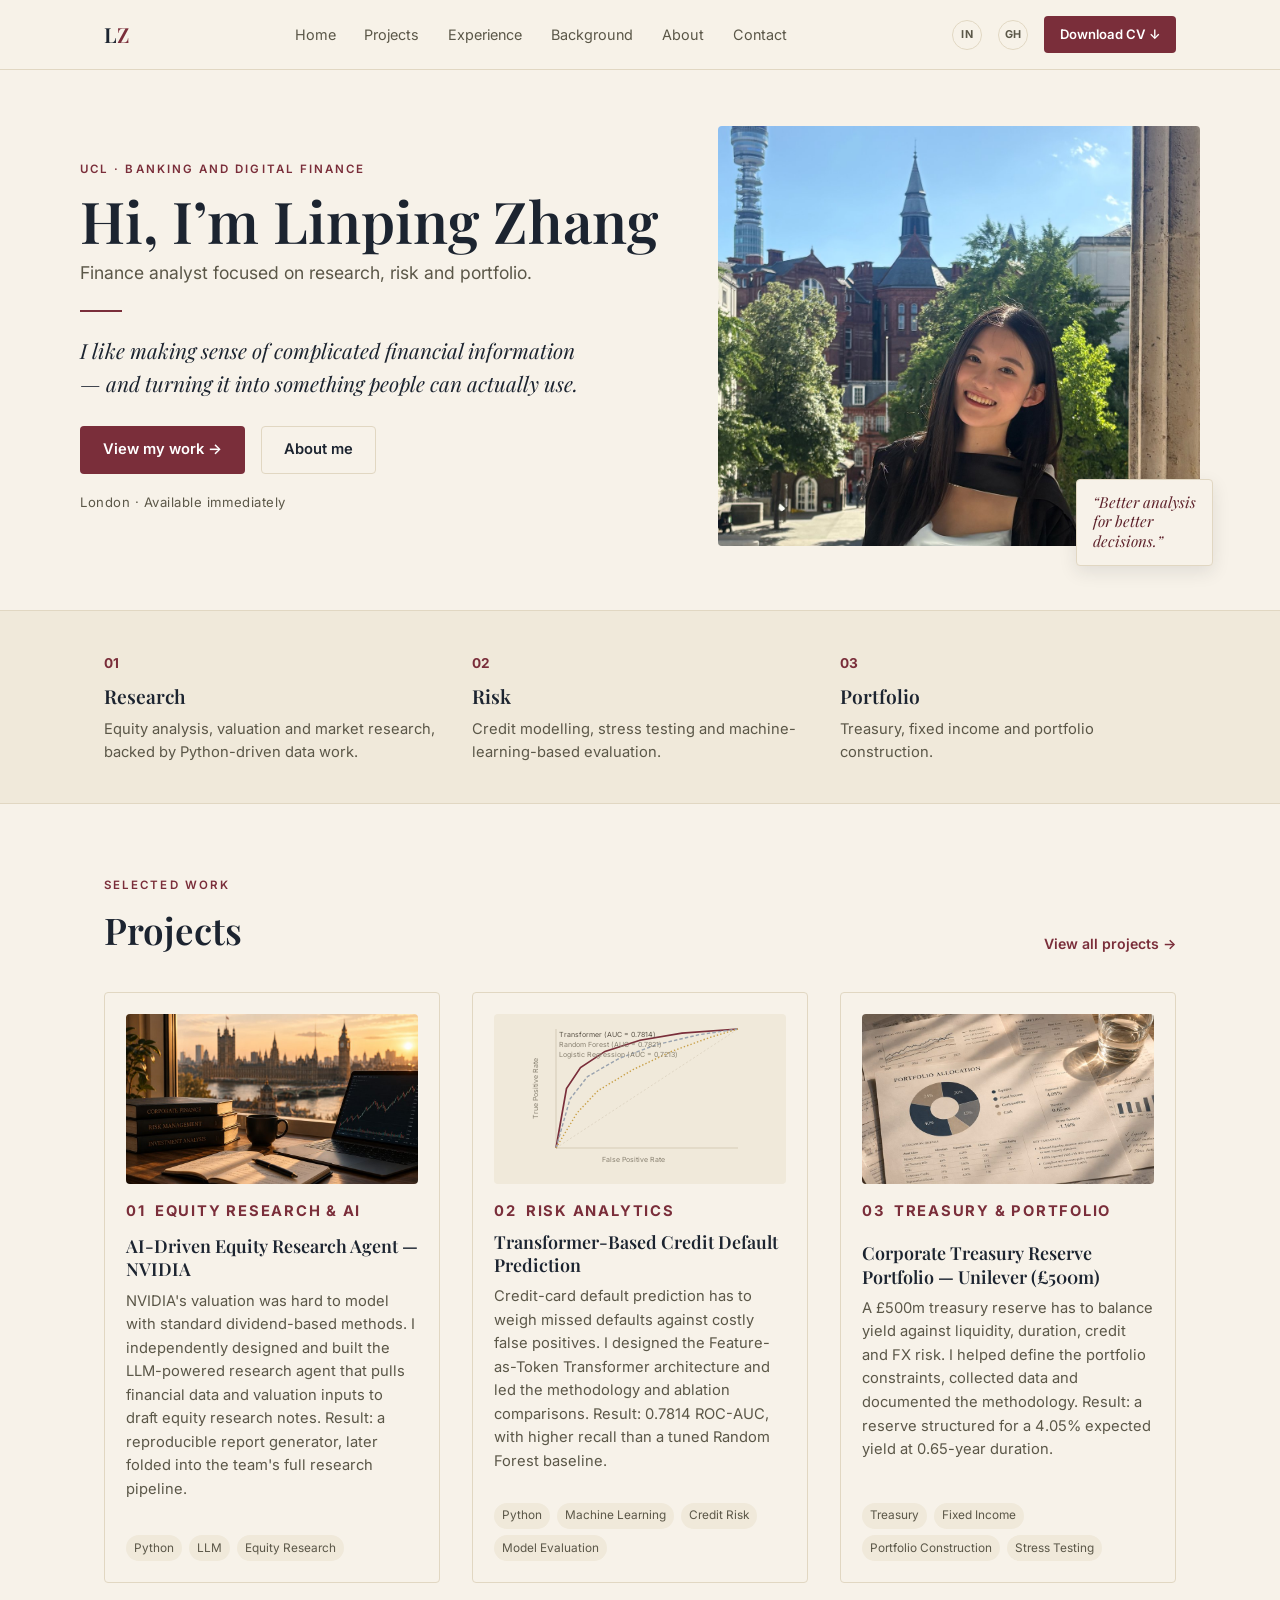
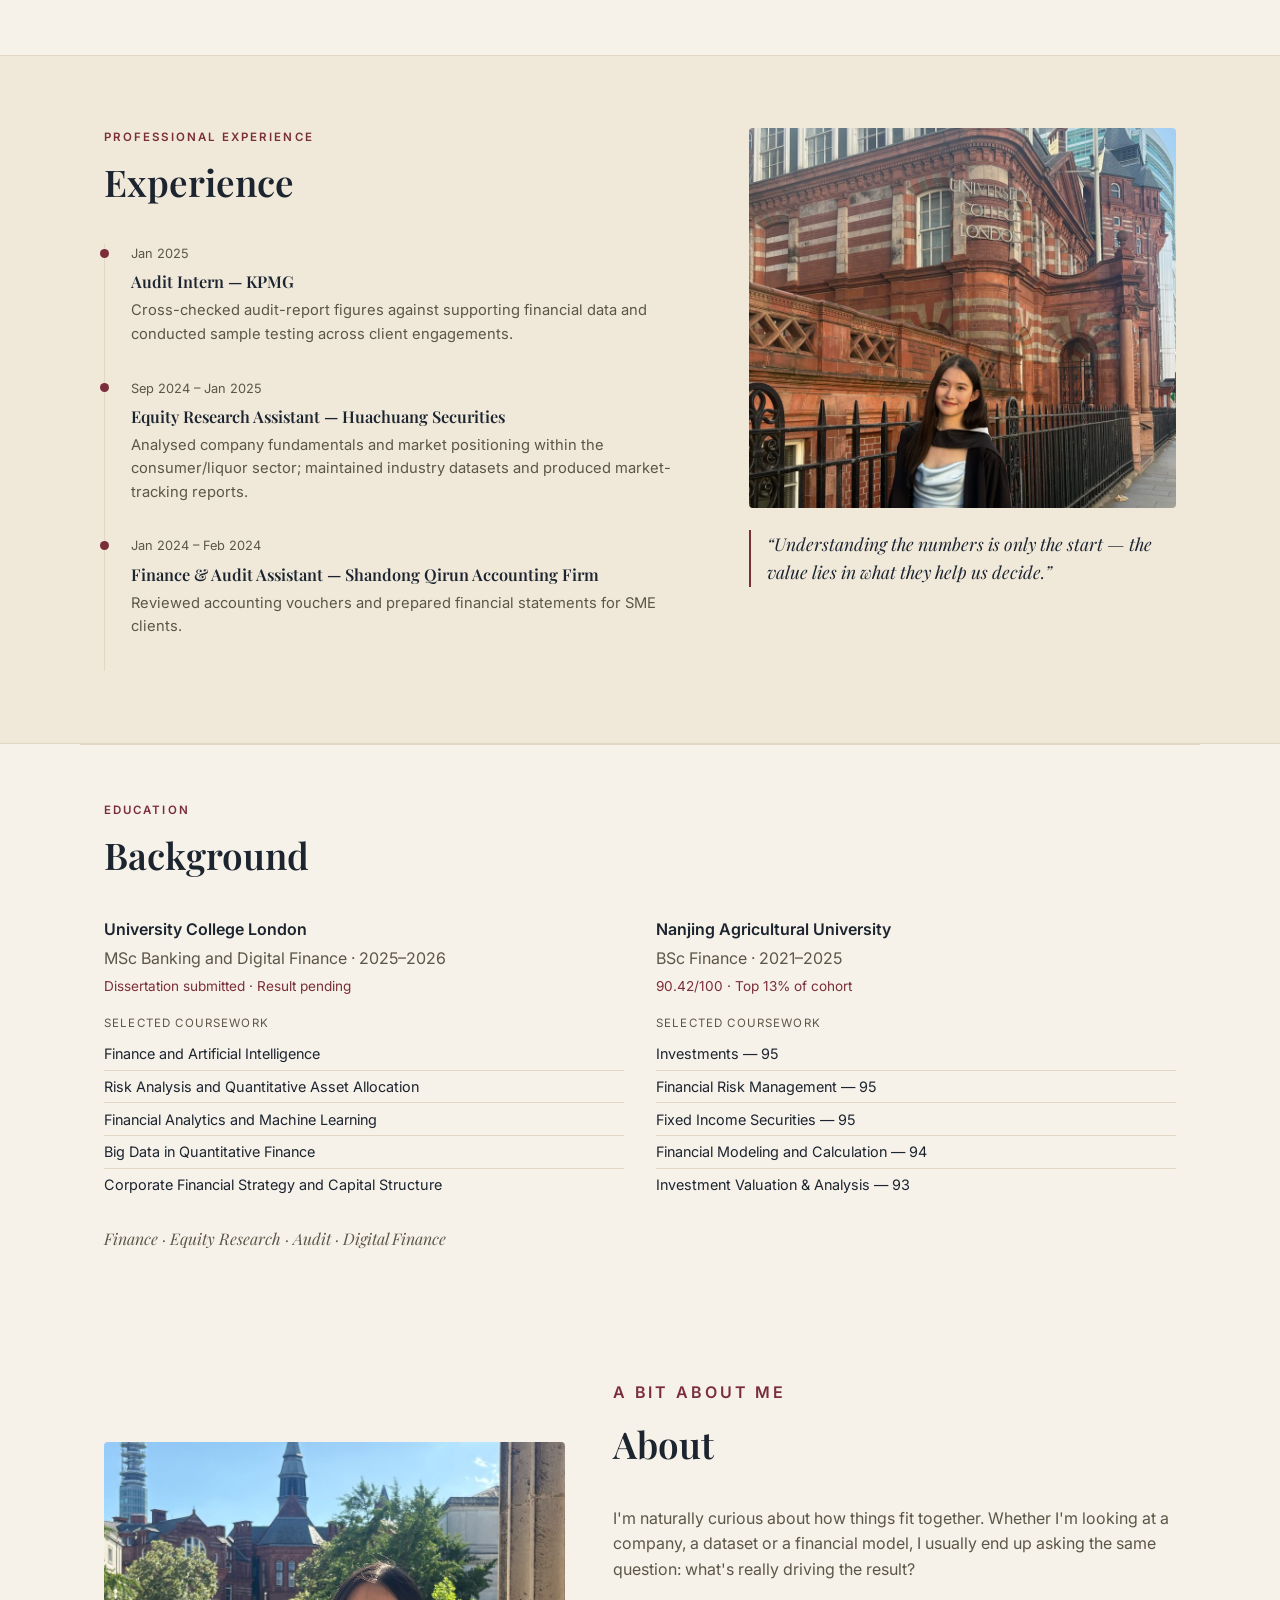
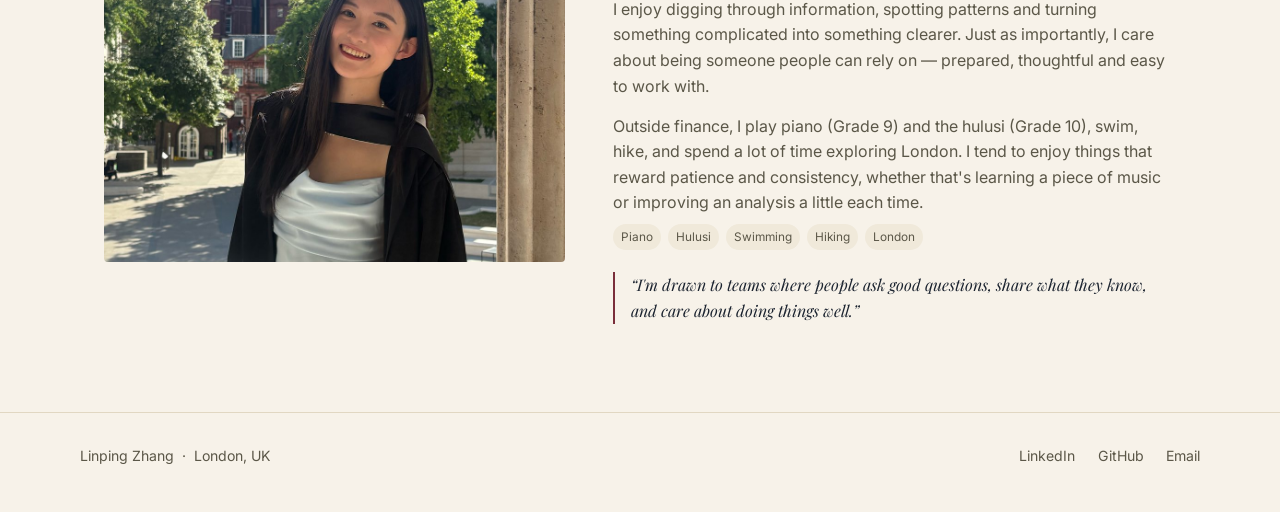
==== commit 4a44e1dd: "Fix encoding corruption from previous commit, re-apply cache-busting correctly" ====
--- a/index.html
+++ b/index.html
@@ -3,8 +3,8 @@
 <head>
 <meta charset="UTF-8" />
 <meta name="viewport" content="width=device-width, initial-scale=1.0" />
-<title>Linping Zhang �?Finance, Risk, Data</title>
-<meta name="description" content="Portfolio of Linping Zhang �?Finance graduate specialising in equity research, credit risk and financial data analysis." />
+<title>Linping Zhang — Finance, Risk, Data</title>
+<meta name="description" content="Portfolio of Linping Zhang — Finance graduate specialising in equity research, credit risk and financial data analysis." />
 <link rel="preconnect" href="https://fonts.googleapis.com">
 <link rel="preconnect" href="https://fonts.gstatic.com" crossorigin>
 <link href="https://fonts.googleapis.com/css2?family=Playfair+Display:ital,wght@0,500;0,600;1,500&family=Inter:wght@400;500;600&display=swap" rel="stylesheet">
@@ -50,7 +50,7 @@
         <h1>Hi, I&rsquo;m Linping Zhang</h1>
         <p class="hero-role">Finance analyst focused on research, risk and portfolio.</p>
         <div class="rule"></div>
-        <p class="hero-tagline">I like making sense of complicated financial information �?and turning it into something people can actually use.</p>
+        <p class="hero-tagline">I like making sense of complicated financial information — and turning it into something people can actually use.</p>
         <div class="hero-ctas">
           <a href="#projects" class="btn btn-primary">View my work &rarr;</a>
           <a href="#about" class="btn btn-outline">About me</a>
@@ -102,7 +102,7 @@
           <img src="assets/project-nvidia.jpg" alt="Laptop showing a financial chart, notebook and reference books">
         </div>
         <p class="project-index">01 &nbsp;EQUITY RESEARCH &amp; AI</p>
-        <h3>AI-Driven Equity Research Agent �?NVIDIA</h3>
+        <h3>AI-Driven Equity Research Agent — NVIDIA</h3>
         <p>NVIDIA's valuation was hard to model with standard dividend-based methods. I independently designed and built the LLM-powered research agent that pulls financial data and valuation inputs to draft equity research notes. Result: a reproducible report generator, later folded into the team's full research pipeline.</p>
         <div class="tags">
           <span>Python</span><span>LLM</span><span>Equity Research</span>
@@ -138,7 +138,7 @@
           <img src="assets/project-treasury.jpg" alt="Portfolio allocation chart and risk metrics table">
         </div>
         <p class="project-index">03 &nbsp;TREASURY &amp; PORTFOLIO</p>
-        <h3>Corporate Treasury Reserve Portfolio �?Unilever (&pound;500m)</h3>
+        <h3>Corporate Treasury Reserve Portfolio — Unilever (&pound;500m)</h3>
         <p>A &pound;500m treasury reserve has to balance yield against liquidity, duration, credit and FX risk. I helped define the portfolio constraints, collected data and documented the methodology. Result: a reserve structured for a 4.05% expected yield at 0.65-year duration.</p>
         <div class="tags">
           <span>Treasury</span><span>Fixed Income</span><span>Portfolio Construction</span><span>Stress Testing</span>
@@ -160,21 +160,21 @@
           <li>
             <span class="timeline-date">Jan 2025</span>
             <div class="timeline-body">
-              <h4>Audit Intern �?KPMG</h4>
+              <h4>Audit Intern — KPMG</h4>
               <p>Cross-checked audit-report figures against supporting financial data and conducted sample testing across client engagements.</p>
             </div>
           </li>
           <li>
-            <span class="timeline-date">Sep 2024 �?Jan 2025</span>
+            <span class="timeline-date">Sep 2024 – Jan 2025</span>
             <div class="timeline-body">
-              <h4>Equity Research Assistant �?Huachuang Securities</h4>
+              <h4>Equity Research Assistant — Huachuang Securities</h4>
               <p>Analysed company fundamentals and market positioning within the consumer/liquor sector; maintained industry datasets and produced market-tracking reports.</p>
             </div>
           </li>
           <li>
-            <span class="timeline-date">Jan 2024 �?Feb 2024</span>
+            <span class="timeline-date">Jan 2024 – Feb 2024</span>
             <div class="timeline-body">
-              <h4>Finance &amp; Audit Assistant �?Shandong Qirun Accounting Firm</h4>
+              <h4>Finance &amp; Audit Assistant — Shandong Qirun Accounting Firm</h4>
               <p>Reviewed accounting vouchers and prepared financial statements for SME clients.</p>
             </div>
           </li>
@@ -182,7 +182,7 @@
       </div>
       <div class="experience-photo">
         <img src="assets/experience-photo.jpg" alt="Linping Zhang outside a UCL building">
-        <blockquote>&ldquo;Understanding the numbers is only the start �?the value lies in what they help us decide.&rdquo;</blockquote>
+        <blockquote>&ldquo;Understanding the numbers is only the start — the value lies in what they help us decide.&rdquo;</blockquote>
       </div>
     </div>
   </section>
@@ -196,7 +196,7 @@
     <div class="bg-grid">
       <div class="bg-item">
         <p class="bg-inst">University College London</p>
-        <p class="bg-degree">MSc Banking and Digital Finance &middot; 2025�?026</p>
+        <p class="bg-degree">MSc Banking and Digital Finance &middot; 2025–2026</p>
         <p class="bg-meta">Dissertation submitted &middot; Result pending</p>
         <p class="bg-course-label">Selected coursework</p>
         <ul class="bg-course-list">
@@ -209,15 +209,15 @@
       </div>
       <div class="bg-item">
         <p class="bg-inst">Nanjing Agricultural University</p>
-        <p class="bg-degree">BSc Finance &middot; 2021�?025</p>
+        <p class="bg-degree">BSc Finance &middot; 2021–2025</p>
         <p class="bg-meta">90.42/100 &middot; Top 13% of cohort</p>
         <p class="bg-course-label">Selected coursework</p>
         <ul class="bg-course-list">
-          <li>Investments �?95</li>
-          <li>Financial Risk Management �?95</li>
-          <li>Fixed Income Securities �?95</li>
-          <li>Financial Modeling and Calculation �?94</li>
-          <li>Investment Valuation &amp; Analysis �?93</li>
+          <li>Investments — 95</li>
+          <li>Financial Risk Management — 95</li>
+          <li>Fixed Income Securities — 95</li>
+          <li>Financial Modeling and Calculation — 94</li>
+          <li>Investment Valuation &amp; Analysis — 93</li>
         </ul>
       </div>
     </div>
@@ -236,7 +236,7 @@
           <h2>About</h2>
         </div>
         <p>I'm naturally curious about how things fit together. Whether I'm looking at a company, a dataset or a financial model, I usually end up asking the same question: what's really driving the result?</p>
-        <p>I enjoy digging through information, spotting patterns and turning something complicated into something clearer. Just as importantly, I care about being someone people can rely on �?prepared, thoughtful and easy to work with.</p>
+        <p>I enjoy digging through information, spotting patterns and turning something complicated into something clearer. Just as importantly, I care about being someone people can rely on — prepared, thoughtful and easy to work with.</p>
         <p>Outside finance, I play piano (Grade 9) and the hulusi (Grade 10), swim, hike, and spend a lot of time exploring London. I tend to enjoy things that reward patience and consistency, whether that's learning a piece of music or improving an analysis a little each time.</p>
         <div class="tags about-tags">
           <span>Piano</span><span>Hulusi</span><span>Swimming</span><span>Hiking</span><span>London</span>
